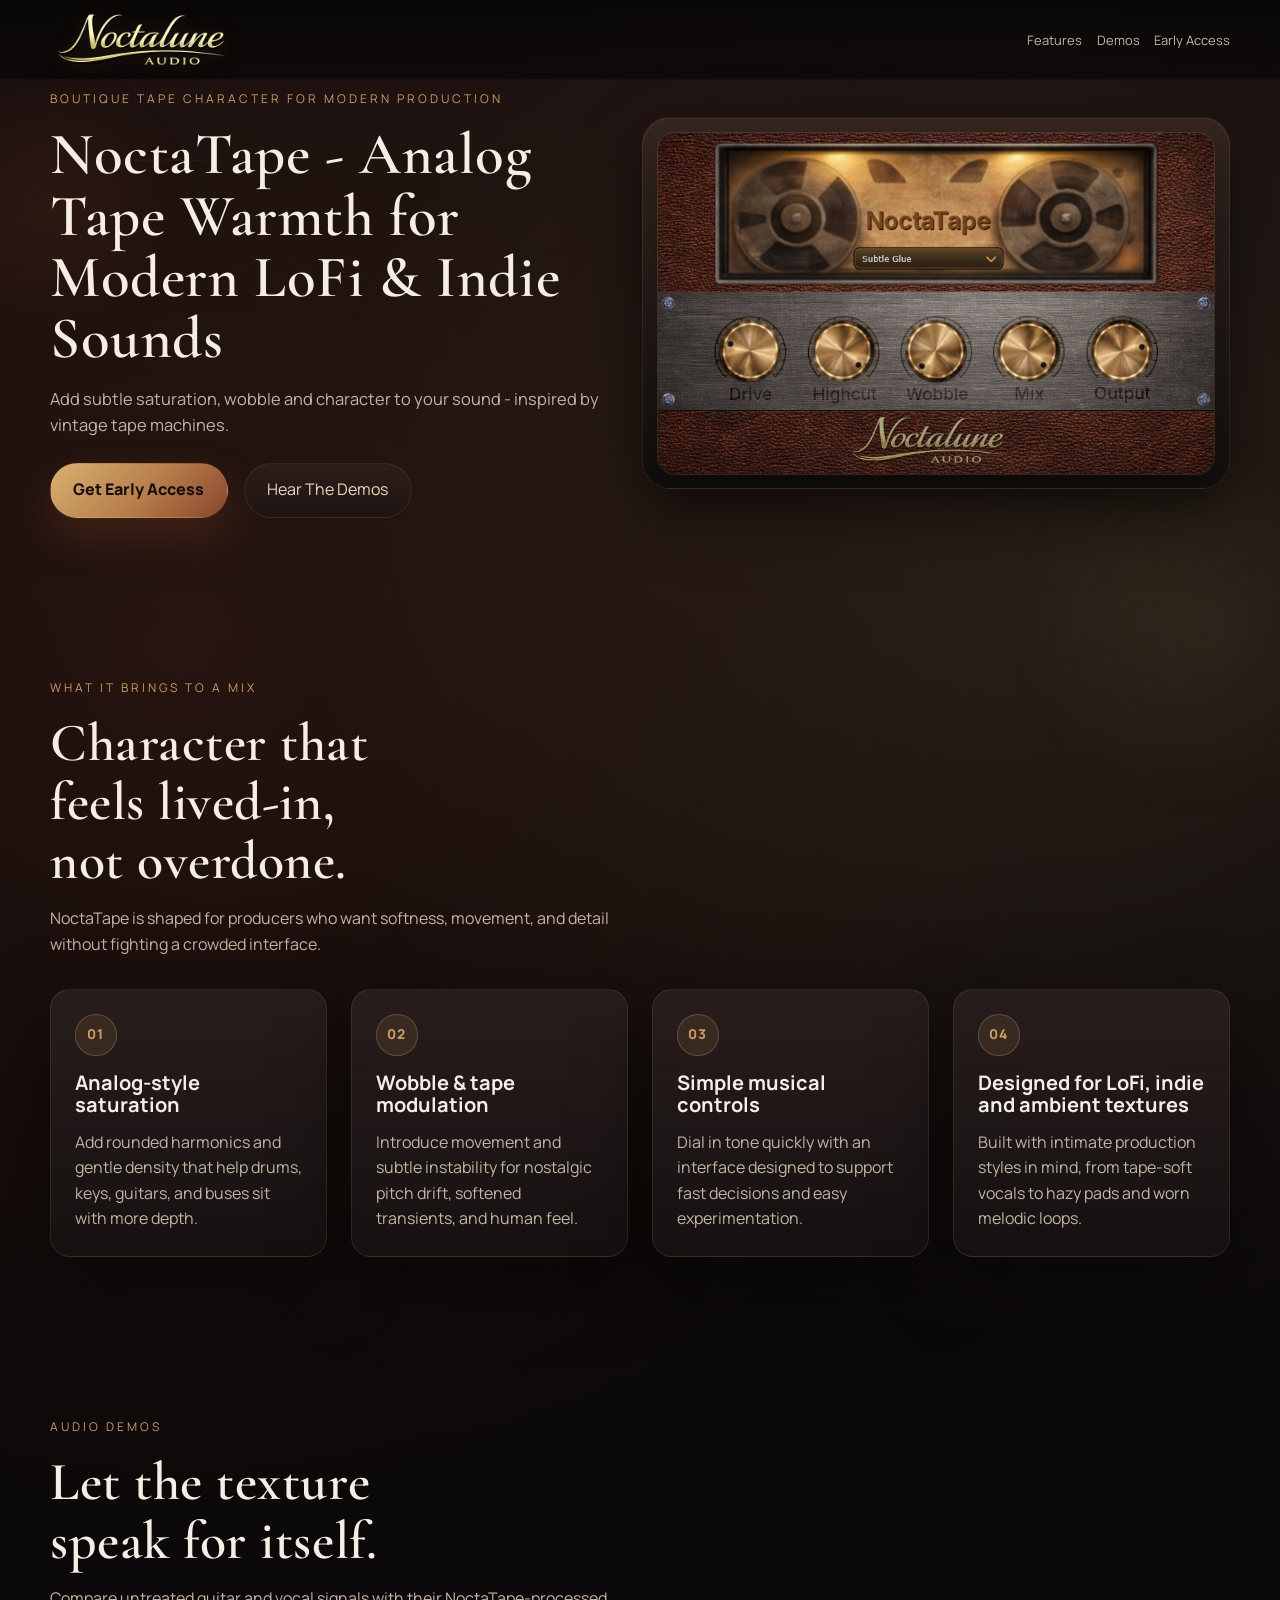
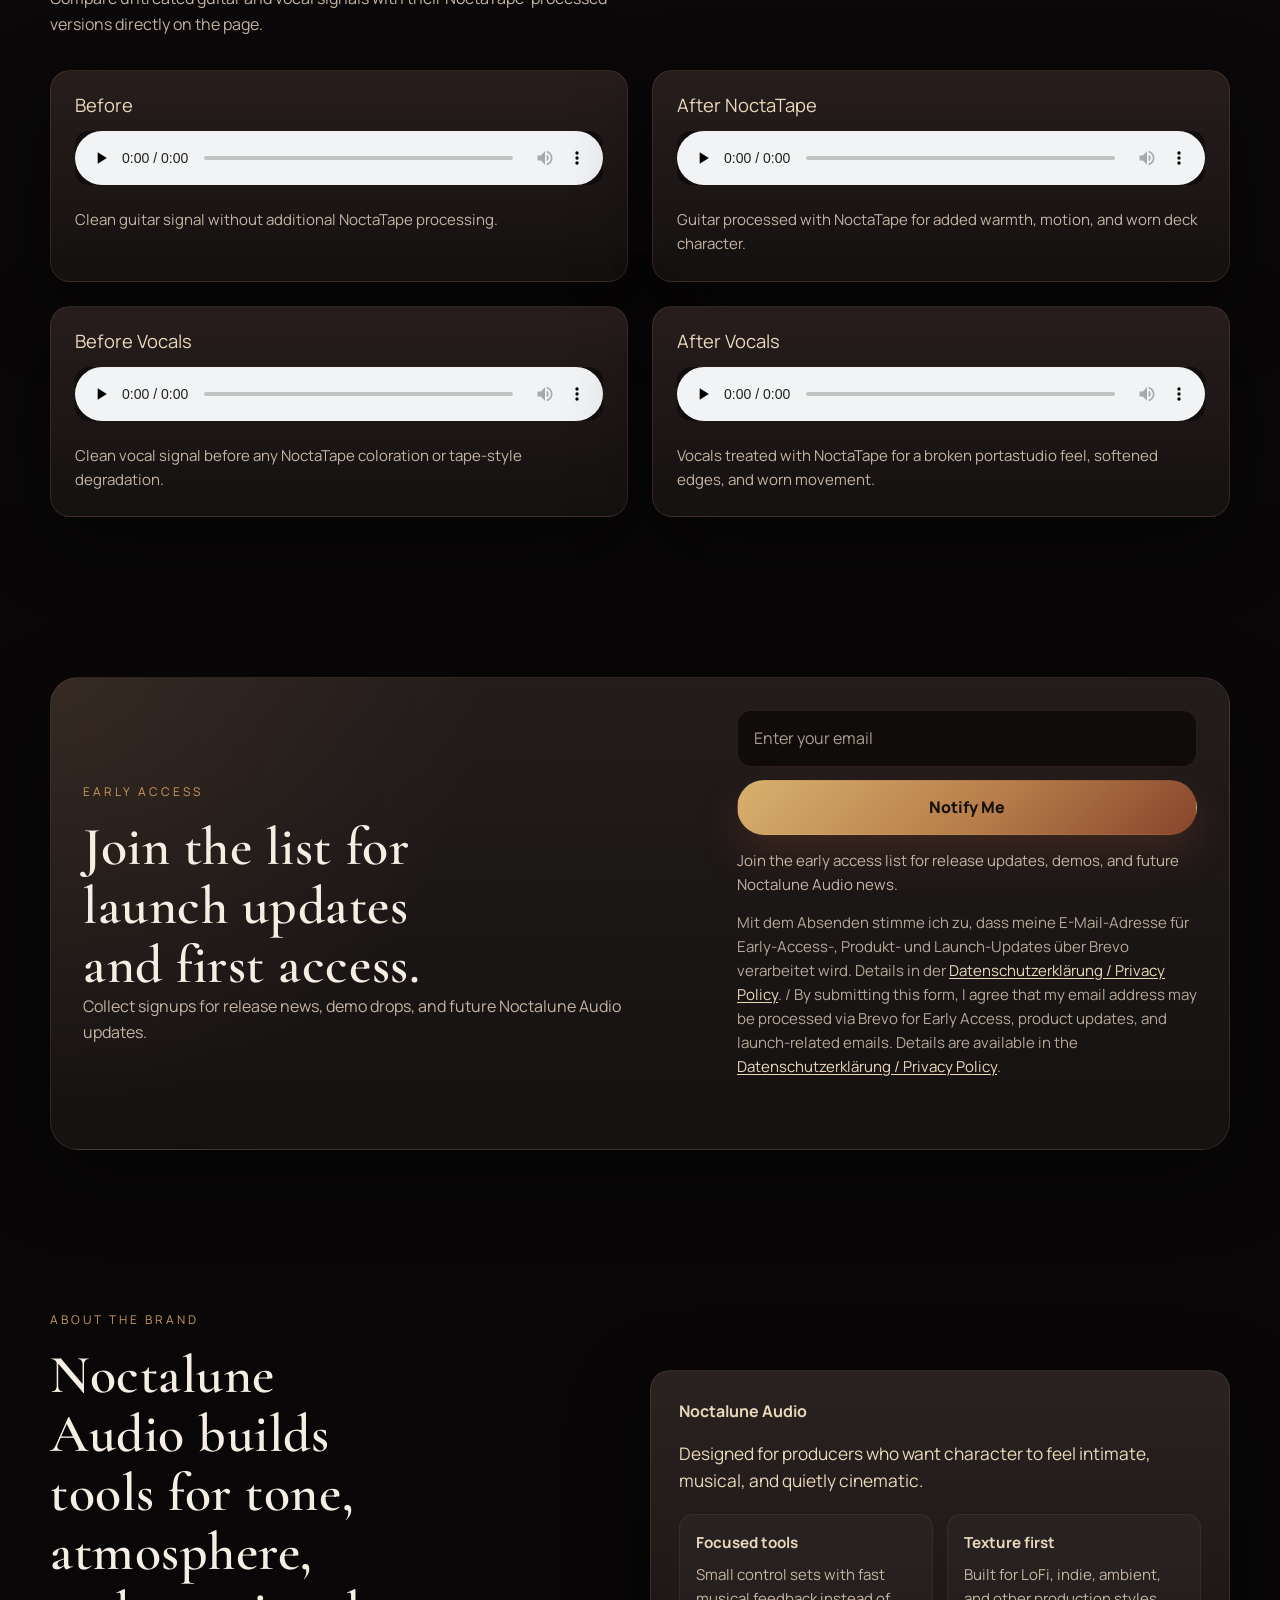
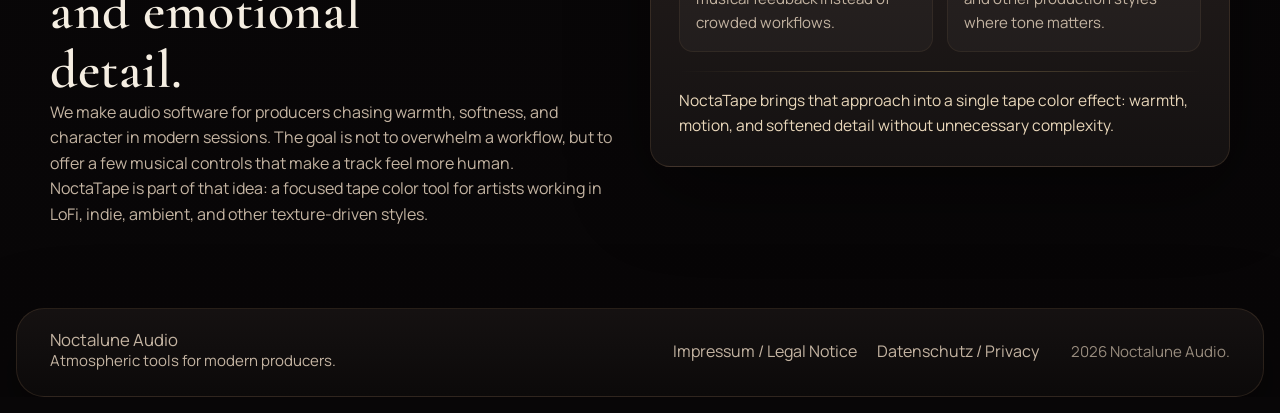
==== index.html @ 87baa776 "Add files via upload" ====
<!DOCTYPE html>
<html lang="en">
<head>
  <meta charset="UTF-8">
  <meta name="viewport" content="width=device-width, initial-scale=1.0">
  <meta
    name="description"
    content="NoctaTape by Noctalune Audio brings analog tape warmth, wobble, and character to modern LoFi, indie, and ambient productions."
  >
  <title>Noctalune Audio | NoctaTape</title>
  <link rel="preconnect" href="https://fonts.googleapis.com">
  <link rel="preconnect" href="https://fonts.gstatic.com" crossorigin>
  <link
    href="https://fonts.googleapis.com/css2?family=Cormorant+Garamond:wght@500;600;700&family=Manrope:wght@400;500;600;700;800&display=swap"
    rel="stylesheet"
  >
  <link rel="stylesheet" href="styles.css">
</head>
<body>
  <div class="page-shell">
    <div class="ambient ambient-one" aria-hidden="true"></div>
    <div class="ambient ambient-two" aria-hidden="true"></div>

    <header class="site-header">
      <div class="container header-inner">
        <a class="brand-lockup" href="#hero" aria-label="Noctalune Audio home">
          <img
            class="brand-logo"
            src="Logo.png"
            alt="Noctalune Audio"
            width="420"
            height="236"
          >
          <span class="sr-only">Noctalune Audio</span>
        </a>
        <nav class="site-nav" aria-label="Primary navigation">
          <a href="#features">Features</a>
          <a href="#demos">Demos</a>
          <a href="#signup">Early Access</a>
        </nav>
      </div>
    </header>

    <main>
      <section class="hero section" id="hero">
        <div class="container hero-grid">
          <div class="hero-copy reveal">
            <p class="eyebrow">Boutique Tape Character For Modern Production</p>
            <h1>NoctaTape - Analog Tape Warmth for Modern LoFi &amp; Indie Sounds</h1>
            <p class="hero-subheadline">
              Add subtle saturation, wobble and character to your sound - inspired by vintage tape machines.
            </p>
            <div class="hero-actions">
              <a class="button button-primary" href="#signup">Get Early Access</a>
              <a class="button button-secondary" href="#demos">Hear The Demos</a>
            </div>
          </div>

          <div class="hero-visual reveal" aria-labelledby="product-visual-title">
            <div class="plugin-stage panel-glass">
              <p class="sr-only" id="product-visual-title">NoctaTape plugin screenshot</p>
              <img
                class="plugin-stage__image"
                src="Screenshot.png"
                alt="NoctaTape plugin interface"
                width="810"
                height="498"
              >
            </div>
          </div>
        </div>
      </section>

      <section class="features section" id="features">
        <div class="container">
          <div class="section-heading reveal">
            <p class="eyebrow">What It Brings To A Mix</p>
            <h2>Character that feels lived-in, not overdone.</h2>
            <p>
              NoctaTape is shaped for producers who want softness, movement, and detail without fighting a crowded interface.
            </p>
          </div>

          <div class="feature-grid">
            <article class="feature-card reveal">
              <span class="feature-icon">01</span>
              <h3>Analog-style saturation</h3>
              <p>
                Add rounded harmonics and gentle density that help drums, keys, guitars, and buses sit with more depth.
              </p>
            </article>

            <article class="feature-card reveal">
              <span class="feature-icon">02</span>
              <h3>Wobble &amp; tape modulation</h3>
              <p>
                Introduce movement and subtle instability for nostalgic pitch drift, softened transients, and human feel.
              </p>
            </article>

            <article class="feature-card reveal">
              <span class="feature-icon">03</span>
              <h3>Simple musical controls</h3>
              <p>
                Dial in tone quickly with an interface designed to support fast decisions and easy experimentation.
              </p>
            </article>

            <article class="feature-card reveal">
              <span class="feature-icon">04</span>
              <h3>Designed for LoFi, indie and ambient textures</h3>
              <p>
                Built with intimate production styles in mind, from tape-soft vocals to hazy pads and worn melodic loops.
              </p>
            </article>
          </div>
        </div>
      </section>

      <section class="demos section" id="demos">
        <div class="container">
          <div class="section-heading reveal">
            <p class="eyebrow">Audio Demos</p>
            <h2>Let the texture speak for itself.</h2>
            <p>
              Compare untreated guitar and vocal signals with their NoctaTape-processed versions directly on the page.
            </p>
          </div>

          <div class="demo-grid">
            <article class="demo-card reveal">
              <p class="demo-label">Before</p>
              <audio class="demo-player" controls preload="none">
                <source src="media/Clean_Guitar.mp3" type="audio/mpeg">
                Your browser does not support the audio element.
              </audio>
              <p class="demo-copy">
                Clean guitar signal without additional NoctaTape processing.
              </p>
            </article>

            <article class="demo-card reveal">
              <p class="demo-label">After NoctaTape</p>
              <audio class="demo-player" controls preload="none">
                <source src="media/Clean_Guitar_worn_deck.mp3" type="audio/mpeg">
                Your browser does not support the audio element.
              </audio>
              <p class="demo-copy">
                Guitar processed with NoctaTape for added warmth, motion, and worn deck character.
              </p>
            </article>

            <article class="demo-card reveal">
              <p class="demo-label">Before Vocals</p>
              <audio class="demo-player" controls preload="none">
                <source src="media/clean_vocals.mp3" type="audio/mpeg">
                Your browser does not support the audio element.
              </audio>
              <p class="demo-copy">
                Clean vocal signal before any NoctaTape coloration or tape-style degradation.
              </p>
            </article>

            <article class="demo-card reveal">
              <p class="demo-label">After Vocals</p>
              <audio class="demo-player" controls preload="none">
                <source src="media/clean_vocals_broken_portastudio.mp3" type="audio/mpeg">
                Your browser does not support the audio element.
              </audio>
              <p class="demo-copy">
                Vocals treated with NoctaTape for a broken portastudio feel, softened edges, and worn movement.
              </p>
            </article>
          </div>
        </div>
      </section>

      <section class="signup section" id="signup">
        <div class="container signup-panel reveal">
          <div class="signup-copy">
            <p class="eyebrow">Early Access</p>
            <h2>Join the list for launch updates and first access.</h2>
            <p>
              Collect signups for release news, demo drops, and future Noctalune Audio updates.
            </p>
          </div>

          <form
            class="signup-form"
            id="email-signup-form"
            action="/api/subscribe"
            method="post"
            novalidate
          >
            <label class="sr-only" for="email">Email address</label>
            <input
              type="email"
              id="email"
              name="email"
              placeholder="Enter your email"
              autocomplete="email"
              required
            >
            <button class="button button-primary" id="signup-submit" type="submit">Notify Me</button>
            <p class="form-note">
              Join the early access list for release updates, demos, and future Noctalune Audio news.
            </p>
            <p class="form-privacy">
              Mit dem Absenden stimme ich zu, dass meine E-Mail-Adresse für Early-Access-, Produkt- und Launch-Updates über Brevo verarbeitet wird. Details in der
              <a href="/datenschutz">Datenschutzerklärung / Privacy Policy</a>.
              / By submitting this form, I agree that my email address may be processed via Brevo for Early Access, product updates, and launch-related emails. Details are available in the
              <a href="/datenschutz">Datenschutzerklärung / Privacy Policy</a>.
            </p>
            <p class="form-feedback" id="form-feedback" aria-live="polite"></p>
          </form>
        </div>
      </section>

      <section class="story section" id="story">
        <div class="container story-grid">
          <div class="story-copy reveal">
            <p class="eyebrow">About The Brand</p>
            <h2>Noctalune Audio builds tools for tone, atmosphere, and emotional detail.</h2>
            <p>
              We make audio software for producers chasing warmth, softness, and character in modern sessions.
              The goal is not to overwhelm a workflow, but to offer a few musical controls that make a track feel more human.
            </p>
            <p>
              NoctaTape is part of that idea: a focused tape color tool for artists working in LoFi, indie, ambient, and other texture-driven styles.
            </p>
          </div>

          <aside class="story-panel panel-glass reveal" aria-label="Noctalune Audio brand principles">
            <p class="story-panel__label">Noctalune Audio</p>
            <p class="story-panel__quote">
              Designed for producers who want character to feel intimate, musical, and quietly cinematic.
            </p>

            <div class="story-panel__grid">
              <div class="story-point">
                <p class="story-point__title">Focused tools</p>
                <p class="story-point__copy">Small control sets with fast musical feedback instead of crowded workflows.</p>
              </div>
              <div class="story-point">
                <p class="story-point__title">Texture first</p>
                <p class="story-point__copy">Built for LoFi, indie, ambient, and other production styles where tone matters.</p>
              </div>
            </div>

            <div class="story-panel__divider" aria-hidden="true"></div>

            <p class="story-panel__footer">
              NoctaTape brings that approach into a single tape color effect: warmth, motion, and softened detail without unnecessary complexity.
            </p>
          </aside>
        </div>
      </section>
    </main>

    <footer class="site-footer">
      <div class="container footer-inner">
        <div>
          <p class="footer-brand">Noctalune Audio</p>
          <p class="footer-copy">Atmospheric tools for modern producers.</p>
        </div>

        <div class="footer-links">
          <a href="/impressum">Impressum / Legal Notice</a>
          <a href="/datenschutz">Datenschutz / Privacy</a>
        </div>

        <p class="footer-meta">
          <span id="current-year"></span> Noctalune Audio.
        </p>
      </div>
    </footer>
  </div>

  <script src="script.js"></script>
</body>
</html>
---- styles.css ----
:root {
  --bg: #0a0808;
  --bg-elevated: rgba(18, 14, 14, 0.84);
  --bg-card: rgba(23, 18, 18, 0.84);
  --bg-card-strong: rgba(34, 27, 27, 0.92);
  --line: rgba(186, 145, 102, 0.16);
  --line-strong: rgba(210, 169, 111, 0.28);
  --text: #f5eee2;
  --muted: #c4b4a2;
  --muted-strong: #ead8bb;
  --accent: #ca9a5e;
  --accent-strong: #e1bc78;
  --accent-soft: #7f4631;
  --steel: #76706c;
  --steel-soft: #443d3a;
  --glow: rgba(201, 154, 94, 0.22);
  --shadow: 0 24px 80px rgba(0, 0, 0, 0.45);
  --radius-lg: 28px;
  --radius-md: 20px;
  --radius-sm: 14px;
  --container: 1180px;
}

*,
*::before,
*::after {
  box-sizing: border-box;
}

html {
  scroll-behavior: smooth;
}

body {
  margin: 0;
  min-width: 320px;
  background:
    radial-gradient(circle at 14% 18%, rgba(109, 47, 27, 0.22), transparent 28%),
    radial-gradient(circle at 84% 16%, rgba(203, 162, 102, 0.12), transparent 24%),
    radial-gradient(circle at 50% 0%, rgba(74, 45, 36, 0.14), transparent 30%),
    linear-gradient(180deg, #120d0d 0%, #090708 55%, #080607 100%);
  color: var(--text);
  font-family: "Manrope", sans-serif;
  line-height: 1.6;
}

img {
  max-width: 100%;
  display: block;
}

a {
  color: inherit;
  text-decoration: none;
}

button,
input {
  font: inherit;
}

.page-shell {
  position: relative;
  overflow: clip;
}

.ambient {
  position: fixed;
  inset: auto;
  pointer-events: none;
  filter: blur(20px);
  opacity: 0.55;
  z-index: 0;
}

.ambient-one {
  top: 4rem;
  left: -6rem;
  width: 18rem;
  height: 18rem;
  background: radial-gradient(circle, rgba(126, 56, 35, 0.34), transparent 65%);
}

.ambient-two {
  top: 26rem;
  right: -8rem;
  width: 26rem;
  height: 26rem;
  background: radial-gradient(circle, rgba(179, 141, 91, 0.16), transparent 64%);
}

.container {
  width: min(calc(100% - 2rem), var(--container));
  margin: 0 auto;
  position: relative;
  z-index: 1;
}

.section {
  padding: 5rem 0;
}

.site-header {
  position: sticky;
  top: 0;
  z-index: 10;
  backdrop-filter: blur(10px);
  background: linear-gradient(180deg, rgba(7, 6, 6, 0.86), rgba(7, 6, 6, 0.68));
  border-bottom: 1px solid rgba(171, 130, 90, 0.08);
  overflow: visible;
}

.header-inner,
.footer-inner,
.hero-grid,
.story-grid,
.signup-panel {
  display: grid;
  gap: 2rem;
}

.header-inner {
  display: flex;
  justify-content: space-between;
  align-items: center;
  height: clamp(68px, 6.2vw, 84px);
  gap: 1rem;
  padding: 0.22rem 0 0.18rem;
  overflow: visible;
}

.brand-lockup {
  position: relative;
  display: inline-flex;
  align-items: center;
  width: fit-content;
  padding: 0;
  overflow: visible;
  margin-left: -4.2rem;
  transform: translateY(0.85rem);
}

.brand-logo {
  display: block;
  width: auto;
  height: clamp(173px, 16.7vw, 224px);
  object-fit: contain;
  filter:
    drop-shadow(0 5px 9px rgba(0, 0, 0, 0.24))
    drop-shadow(0 0 10px rgba(207, 176, 108, 0.08));
}

.brand-lockup::after {
  content: "";
  position: absolute;
  left: 10%;
  right: 8%;
  bottom: -0.02rem;
  height: 1px;
  background: linear-gradient(90deg, transparent, rgba(214, 183, 118, 0.26), transparent);
  opacity: 0.34;
  pointer-events: none;
}

.site-nav {
  display: inline-flex;
  align-items: center;
  gap: 0.9rem;
  color: var(--muted);
  font-size: 0.81rem;
  line-height: 1;
  padding-top: 0;
  white-space: nowrap;
}

.site-nav a:hover,
.site-nav a:focus-visible,
.footer-links a:hover,
.footer-links a:focus-visible {
  color: var(--muted-strong);
}

.site-nav a {
  position: relative;
}

.site-nav a::after {
  content: "";
  position: absolute;
  left: 0;
  bottom: -0.35rem;
  width: 100%;
  height: 1px;
  background: linear-gradient(90deg, rgba(214, 183, 118, 0), rgba(214, 183, 118, 0.52), rgba(214, 183, 118, 0));
  transform: scaleX(0.35);
  transform-origin: center;
  opacity: 0;
  transition: transform 180ms ease, opacity 180ms ease;
}

.site-nav a:hover::after,
.site-nav a:focus-visible::after {
  transform: scaleX(1);
  opacity: 1;
}

.hero {
  padding-top: 0.55rem;
}

.hero-grid,
.story-grid {
  grid-template-columns: minmax(0, 1fr) minmax(320px, 1.02fr);
  align-items: center;
}

.hero-grid {
  gap: 1rem;
}

.hero-copy {
  padding-top: 0;
}

.hero-copy > * {
  max-width: 34rem;
}

.eyebrow {
  margin: 0 0 1rem;
  text-transform: uppercase;
  letter-spacing: 0.25em;
  font-size: 0.75rem;
  color: var(--accent);
}

h1,
h2,
h3,
.demo-label,
.footer-brand {
  margin: 0;
  line-height: 1.1;
}

h1,
h2 {
  font-family: "Cormorant Garamond", serif;
  font-weight: 600;
  letter-spacing: 0.01em;
}

h1 {
  max-width: 12ch;
  font-size: clamp(2.45rem, 4.6vw, 4.25rem);
  line-height: 1.04;
}

h2 {
  max-width: 13ch;
  font-size: clamp(2.3rem, 4.2vw, 3.7rem);
}

h3 {
  font-size: 1.25rem;
  margin-bottom: 0.85rem;
}

p {
  margin: 0;
  color: var(--muted);
}

.hero-subheadline,
.section-heading p,
.signup-copy p,
.story-copy p {
  max-width: 60ch;
}

.hero-subheadline {
  font-size: 1.03rem;
  margin-top: 1.05rem;
}

.hero-actions {
  display: flex;
  flex-wrap: wrap;
  gap: 1rem;
  margin-top: 1.5rem;
}

.button {
  display: inline-flex;
  align-items: center;
  justify-content: center;
  min-height: 3.3rem;
  padding: 0.85rem 1.4rem;
  border-radius: 999px;
  border: 1px solid transparent;
  transition: transform 180ms ease, box-shadow 180ms ease, border-color 180ms ease, background 180ms ease;
  cursor: pointer;
}

.button:hover,
.button:focus-visible {
  transform: translateY(-1px);
}

.button:disabled {
  cursor: wait;
  opacity: 0.88;
  transform: none;
}

.button-primary {
  background: linear-gradient(135deg, #d8b16e 0%, #b67c49 55%, #88452c 100%);
  color: #160f0d;
  box-shadow: 0 18px 40px rgba(137, 72, 48, 0.3);
  font-weight: 800;
}

.button-primary:hover,
.button-primary:focus-visible {
  box-shadow: 0 20px 44px rgba(137, 72, 48, 0.4);
}

.button-secondary {
  background: linear-gradient(180deg, rgba(92, 86, 83, 0.16), rgba(24, 21, 22, 0.36));
  border-color: rgba(167, 129, 95, 0.16);
  color: var(--muted-strong);
}

.panel-glass,
.feature-card,
.demo-card,
.signup-panel,
.site-footer {
  background: var(--bg-card);
  border: 1px solid var(--line);
  box-shadow: var(--shadow);
}

.panel-glass,
.feature-card,
.demo-card,
.signup-panel {
  backdrop-filter: blur(14px);
}

.hero-visual {
  position: relative;
  align-self: center;
  transform: translateY(1.35rem);
}

.hero-visual::before {
  content: "";
  position: absolute;
  inset: 4% 6% auto;
  height: 68%;
  border-radius: 50%;
  background:
    radial-gradient(circle, rgba(192, 140, 82, 0.2), transparent 55%),
    radial-gradient(circle at 50% 60%, rgba(93, 48, 33, 0.26), transparent 68%);
  z-index: -1;
}

.plugin-stage {
  padding: 0.85rem;
  border-radius: var(--radius-lg);
  background:
    linear-gradient(180deg, rgba(54, 39, 33, 0.92), rgba(18, 15, 15, 0.96)),
    linear-gradient(135deg, rgba(212, 169, 104, 0.08), rgba(255, 255, 255, 0));
  border: 1px solid rgba(177, 136, 93, 0.14);
  box-shadow:
    0 26px 70px rgba(0, 0, 0, 0.45),
    inset 0 1px 0 rgba(255, 227, 174, 0.06);
}

.plugin-stage__image {
  display: block;
  width: 100%;
  height: auto;
  border-radius: calc(var(--radius-lg) - 10px);
  border: 1px solid rgba(198, 156, 103, 0.16);
  box-shadow:
    0 20px 36px rgba(0, 0, 0, 0.34),
    inset 0 0 0 1px rgba(255, 227, 174, 0.04);
}

.section-heading {
  margin-bottom: 2rem;
}

.section-heading h2 {
  margin-bottom: 1rem;
}

.feature-grid,
.demo-grid {
  display: grid;
  gap: 1.5rem;
}

.feature-grid {
  grid-template-columns: repeat(4, minmax(0, 1fr));
}

.feature-card,
.demo-card {
  padding: 1.5rem;
  border-radius: var(--radius-md);
  background:
    linear-gradient(180deg, rgba(40, 30, 29, 0.96), rgba(22, 18, 18, 0.94));
}

.feature-icon {
  display: inline-flex;
  align-items: center;
  justify-content: center;
  width: 2.6rem;
  height: 2.6rem;
  border-radius: 50%;
  margin-bottom: 1rem;
  background: rgba(201, 154, 94, 0.12);
  border: 1px solid var(--line-strong);
  color: var(--accent);
  font-size: 0.85rem;
  font-weight: 800;
  letter-spacing: 0.08em;
}

.demo-grid {
  grid-template-columns: repeat(2, minmax(0, 1fr));
}

.demo-label {
  font-size: 1.15rem;
  color: var(--muted-strong);
}

.demo-placeholder {
  display: grid;
  place-items: center;
  min-height: 12rem;
  margin: 1rem 0;
  padding: 1rem;
  border-radius: var(--radius-sm);
  border: 1px dashed rgba(176, 136, 98, 0.28);
  background:
    linear-gradient(135deg, rgba(173, 135, 88, 0.07), rgba(104, 60, 46, 0.05)),
    rgba(10, 8, 9, 0.54);
  color: var(--muted-strong);
  text-align: center;
}

.demo-player {
  width: 100%;
  margin: 1rem 0;
  border-radius: var(--radius-sm);
  background: rgba(10, 8, 9, 0.7);
}

.signup-panel {
  grid-template-columns: minmax(0, 1fr) minmax(280px, 460px);
  align-items: center;
  padding: 2rem;
  border-radius: var(--radius-lg);
  background:
    radial-gradient(circle at top left, rgba(194, 143, 85, 0.12), transparent 34%),
    linear-gradient(180deg, rgba(36, 29, 29, 0.96), rgba(22, 18, 18, 0.96));
}

.signup-form {
  display: grid;
  gap: 0.85rem;
}

.signup-form input {
  min-height: 3.35rem;
  padding: 0.9rem 1rem;
  border-radius: 14px;
  border: 1px solid rgba(171, 130, 90, 0.16);
  background: rgba(10, 8, 8, 0.72);
  color: var(--text);
}

.signup-form input::placeholder {
  color: #aa9d8d;
}

.signup-form input:focus {
  outline: 2px solid rgba(217, 177, 111, 0.3);
  outline-offset: 2px;
}

.signup-form input:disabled {
  opacity: 0.72;
}

.form-note,
.form-privacy,
.footer-copy,
.footer-meta,
.demo-copy {
  font-size: 0.94rem;
}

.form-privacy {
  color: #b6a896;
}

.form-privacy a {
  color: var(--muted-strong);
  text-decoration: underline;
  text-underline-offset: 0.15em;
}

.form-feedback {
  min-height: 1.5rem;
  color: var(--muted-strong);
}

.form-feedback.is-success {
  color: #e2c98f;
}

.form-feedback.is-error {
  color: #f0b8a2;
}

.story-panel {
  padding: 1.75rem;
  border-radius: var(--radius-md);
  background:
    linear-gradient(180deg, rgba(46, 37, 35, 0.92), rgba(21, 18, 18, 0.96));
}

.story-panel__label {
  margin-bottom: 1rem;
  color: var(--muted-strong);
  font-weight: 700;
}

.story-panel__quote {
  color: var(--muted-strong);
  font-size: 1.08rem;
  line-height: 1.55;
}

.story-panel__grid {
  display: grid;
  grid-template-columns: repeat(2, minmax(0, 1fr));
  gap: 0.9rem;
  margin-top: 1.25rem;
}

.story-point {
  padding: 1rem;
  border-radius: var(--radius-sm);
  background: rgba(255, 245, 228, 0.03);
  border: 1px solid rgba(186, 145, 102, 0.1);
}

.story-point__title,
.story-panel__footer {
  color: var(--muted-strong);
}

.story-point__title {
  margin: 0 0 0.45rem;
  font-size: 0.95rem;
  font-weight: 700;
}

.story-point__copy {
  font-size: 0.94rem;
}

.story-panel__divider {
  height: 1px;
  margin: 1.2rem 0 1rem;
  background: linear-gradient(90deg, rgba(214, 183, 118, 0), rgba(214, 183, 118, 0.35), rgba(214, 183, 118, 0));
}

.story-panel__footer {
  font-size: 0.97rem;
  line-height: 1.6;
}

.story-panel__list {
  margin: 0;
  padding-left: 1.1rem;
  color: var(--muted);
}

.story-panel__list li + li {
  margin-top: 0.75rem;
}

.site-footer {
  margin: 0 1rem 1rem;
  border-radius: var(--radius-lg);
  background:
    linear-gradient(180deg, rgba(22, 18, 18, 0.96), rgba(12, 10, 10, 0.96));
}

.footer-inner {
  grid-template-columns: 1fr auto auto;
  align-items: center;
  padding: 1.4rem 0;
}

.footer-brand {
  font-size: 1.05rem;
}

.footer-links {
  display: inline-flex;
  gap: 1.25rem;
  color: var(--muted);
}

.footer-meta {
  color: #988c7e;
}

.legal-page .site-header {
  position: sticky;
}

.legal-main {
  padding: 4.5rem 0 5rem;
}

.legal-shell {
  display: grid;
  gap: 1.5rem;
}

.legal-intro,
.legal-card {
  background: var(--bg-card);
  border: 1px solid var(--line);
  border-radius: var(--radius-lg);
  box-shadow: var(--shadow);
  backdrop-filter: blur(14px);
}

.legal-intro {
  padding: 1.8rem;
  background:
    radial-gradient(circle at top left, rgba(194, 143, 85, 0.12), transparent 34%),
    linear-gradient(180deg, rgba(36, 29, 29, 0.96), rgba(22, 18, 18, 0.96));
}

.legal-intro h1 {
  max-width: none;
  font-size: clamp(2.5rem, 4vw, 4rem);
  line-height: 1.02;
}

.legal-intro p {
  max-width: 70ch;
  margin-top: 0.9rem;
}

.legal-card {
  padding: 1.8rem;
  background:
    linear-gradient(180deg, rgba(40, 30, 29, 0.96), rgba(22, 18, 18, 0.94));
}

.legal-card + .legal-card {
  margin-top: 0;
}

.legal-card h2,
.legal-card h3 {
  max-width: none;
}

.legal-card h2 {
  margin-bottom: 0.9rem;
  font-size: clamp(2rem, 3vw, 2.8rem);
}

.legal-card h3 {
  margin-top: 1.4rem;
  margin-bottom: 0.5rem;
  font-size: 1.08rem;
  font-family: "Manrope", sans-serif;
  font-weight: 700;
  line-height: 1.3;
}

.legal-card p + p,
.legal-card ul + p,
.legal-card p + ul {
  margin-top: 0.8rem;
}

.legal-card ul {
  margin: 0.6rem 0 0;
  padding-left: 1.15rem;
  color: var(--muted);
}

.legal-card li + li {
  margin-top: 0.45rem;
}

.legal-card a {
  color: var(--muted-strong);
  text-decoration: underline;
  text-underline-offset: 0.16em;
}

.reveal {
  opacity: 0;
  transform: translateY(18px);
  transition: opacity 700ms ease, transform 700ms ease;
}

.reveal.is-visible {
  opacity: 1;
  transform: translateY(0);
}

.sr-only {
  position: absolute;
  width: 1px;
  height: 1px;
  padding: 0;
  margin: -1px;
  overflow: hidden;
  clip: rect(0, 0, 0, 0);
  white-space: nowrap;
  border: 0;
}

@media (max-width: 1024px) {
  .brand-lockup {
    margin-left: -2.6rem;
  }

  .brand-logo {
    height: clamp(156px, 18.7vw, 196px);
  }

  .feature-grid {
    grid-template-columns: repeat(2, minmax(0, 1fr));
  }

  .hero-grid,
  .story-grid,
  .signup-panel,
  .footer-inner {
    grid-template-columns: 1fr;
  }

  .hero-grid {
    gap: 1.35rem;
  }

  .hero-copy {
    padding-top: 0;
  }

  .hero-visual {
    width: min(100%, 38rem);
    margin: 0 auto;
  }

  .footer-inner {
    gap: 1rem;
  }
}

@media (max-width: 720px) {
  .section {
    padding: 3rem 0;
  }

  .site-header {
    position: sticky;
    overflow: visible;
  }

  .header-inner {
    position: relative;
    display: flex;
    justify-content: flex-end;
    align-items: center;
    gap: 0;
    height: 3.4rem;
    padding: 0.18rem 0 0.12rem;
    overflow: visible;
  }

  .brand-lockup {
    position: absolute;
    left: 0;
    top: 0;
    margin-left: 0;
    padding: 0;
    overflow: visible;
    transform: translate(-1.2rem, -24.75%);
  }

  .site-nav {
    position: relative;
    z-index: 1;
    justify-content: flex-end;
    align-items: center;
    flex-wrap: wrap;
    gap: 0.38rem 0.72rem;
    font-size: 0.77rem;
    padding-top: 0;
    transform: none;
    white-space: normal;
    line-height: 1.2;
  }

  .brand-logo {
    width: auto;
    height: clamp(126px, 33.75vw, 171px);
  }

  .hero-visual {
    transform: none;
    width: min(100%, 26rem);
    margin: 0 auto;
  }

  .hero {
    padding-top: 0.35rem;
  }

  .hero-grid {
    display: flex;
    flex-direction: column;
    gap: 0.9rem;
  }

  .hero-copy {
    display: contents;
  }

  .hero-actions {
    display: contents;
  }

  .hero-copy .eyebrow {
    order: 1;
  }

  .hero-copy h1 {
    order: 2;
  }

  .hero-subheadline {
    order: 3;
  }

  .hero-actions .button-primary {
    order: 5;
  }

  .hero-visual {
    order: 4;
  }

  .hero-actions .button-secondary {
    order: 6;
  }

  h1 {
    max-width: none;
    font-size: clamp(1.72rem, 7.7vw, 2.65rem);
    line-height: 0.95;
    letter-spacing: -0.01em;
  }

  h2 {
    max-width: 14ch;
  }

  .eyebrow {
    margin-bottom: 0.8rem;
    font-size: 0.68rem;
    letter-spacing: 0.22em;
  }

  .hero-copy > * {
    max-width: none;
  }

  .hero-subheadline {
    font-size: 0.92rem;
    margin-top: 0.42rem;
    line-height: 1.45;
  }

  .hero-actions .button-primary,
  .hero-actions .button-secondary {
    width: 100%;
    min-height: 3.1rem;
  }

  .hero-actions .button-primary {
    margin-top: 0.55rem;
  }

  .hero-actions .button-secondary {
    margin-top: 0.18rem;
  }

  .plugin-stage {
    padding: 0.5rem;
    border-radius: 24px;
  }

  .plugin-stage__image {
    border-radius: 18px;
  }

  .feature-card,
  .demo-card,
  .story-panel,
  .signup-panel {
    padding: 1.2rem;
  }

  .signup-panel {
    gap: 1.35rem;
  }

  .story-grid {
    gap: 1.35rem;
  }

  .story-panel__grid {
    grid-template-columns: 1fr;
  }

  .feature-grid,
  .demo-grid {
    grid-template-columns: 1fr;
  }

  .site-footer {
    margin: 0 0.75rem 0.75rem;
  }

  .legal-main {
    padding: 3rem 0 3.4rem;
  }

  .legal-intro,
  .legal-card {
    padding: 1.25rem;
  }

  .legal-intro h1 {
    font-size: clamp(2rem, 8vw, 2.9rem);
  }
}

@media (max-width: 430px) {
  .container {
    width: min(calc(100% - 1.1rem), var(--container));
  }

  .section {
    padding: 2.6rem 0;
  }

  .site-header {
    backdrop-filter: blur(8px);
    overflow: visible;
  }

  .header-inner {
    height: 3.05rem;
    padding: 0.14rem 0 0.08rem;
  }

  .brand-lockup {
    margin-left: 0;
    transform: translate(-0.85rem, -24.75%);
  }

  .brand-logo {
    height: clamp(108px, 31.5vw, 144px);
  }

  .site-nav {
    gap: 0.34rem 0.62rem;
    font-size: 0.74rem;
  }

  .hero {
    padding-top: 0.2rem;
  }

  .hero-grid {
    gap: 0.8rem;
  }

  h1 {
    font-size: clamp(1.58rem, 7.2vw, 2.18rem);
    line-height: 0.94;
  }

  .hero-subheadline {
    font-size: 0.88rem;
    margin-top: 0.35rem;
    line-height: 1.42;
  }

  .hero-actions .button-primary {
    margin-top: 0.45rem;
  }

  .hero-actions .button-secondary {
    margin-top: 0.14rem;
  }

  .hero-visual {
    width: 100%;
  }

  .plugin-stage {
    padding: 0.38rem;
    border-radius: 20px;
  }

  .feature-card,
  .demo-card,
  .story-panel,
  .signup-panel {
    padding: 1rem;
  }

  .footer-links {
    flex-wrap: wrap;
    gap: 0.6rem 0.9rem;
  }
}

@media (prefers-reduced-motion: reduce) {
  html {
    scroll-behavior: auto;
  }

  *,
  *::before,
  *::after {
    animation: none !important;
    transition: none !important;
  }

  .reveal {
    opacity: 1;
    transform: none;
  }
}
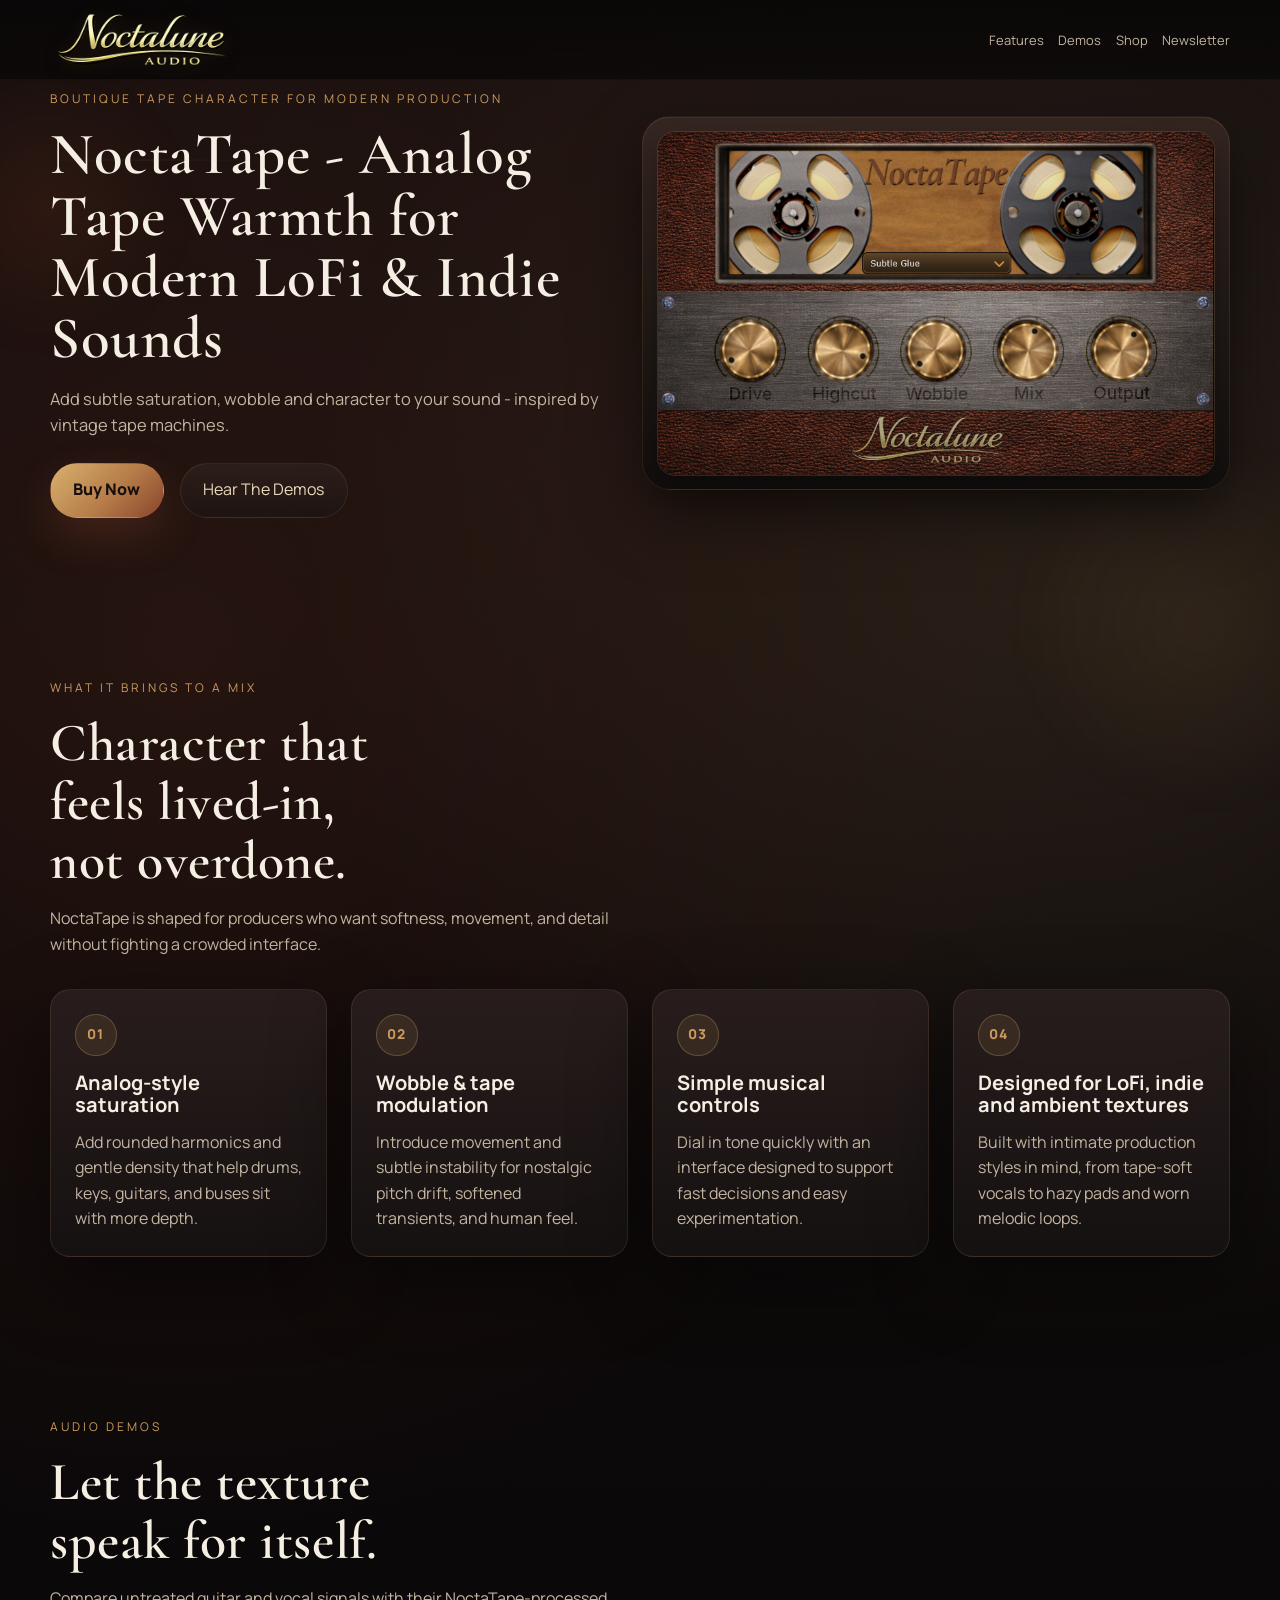
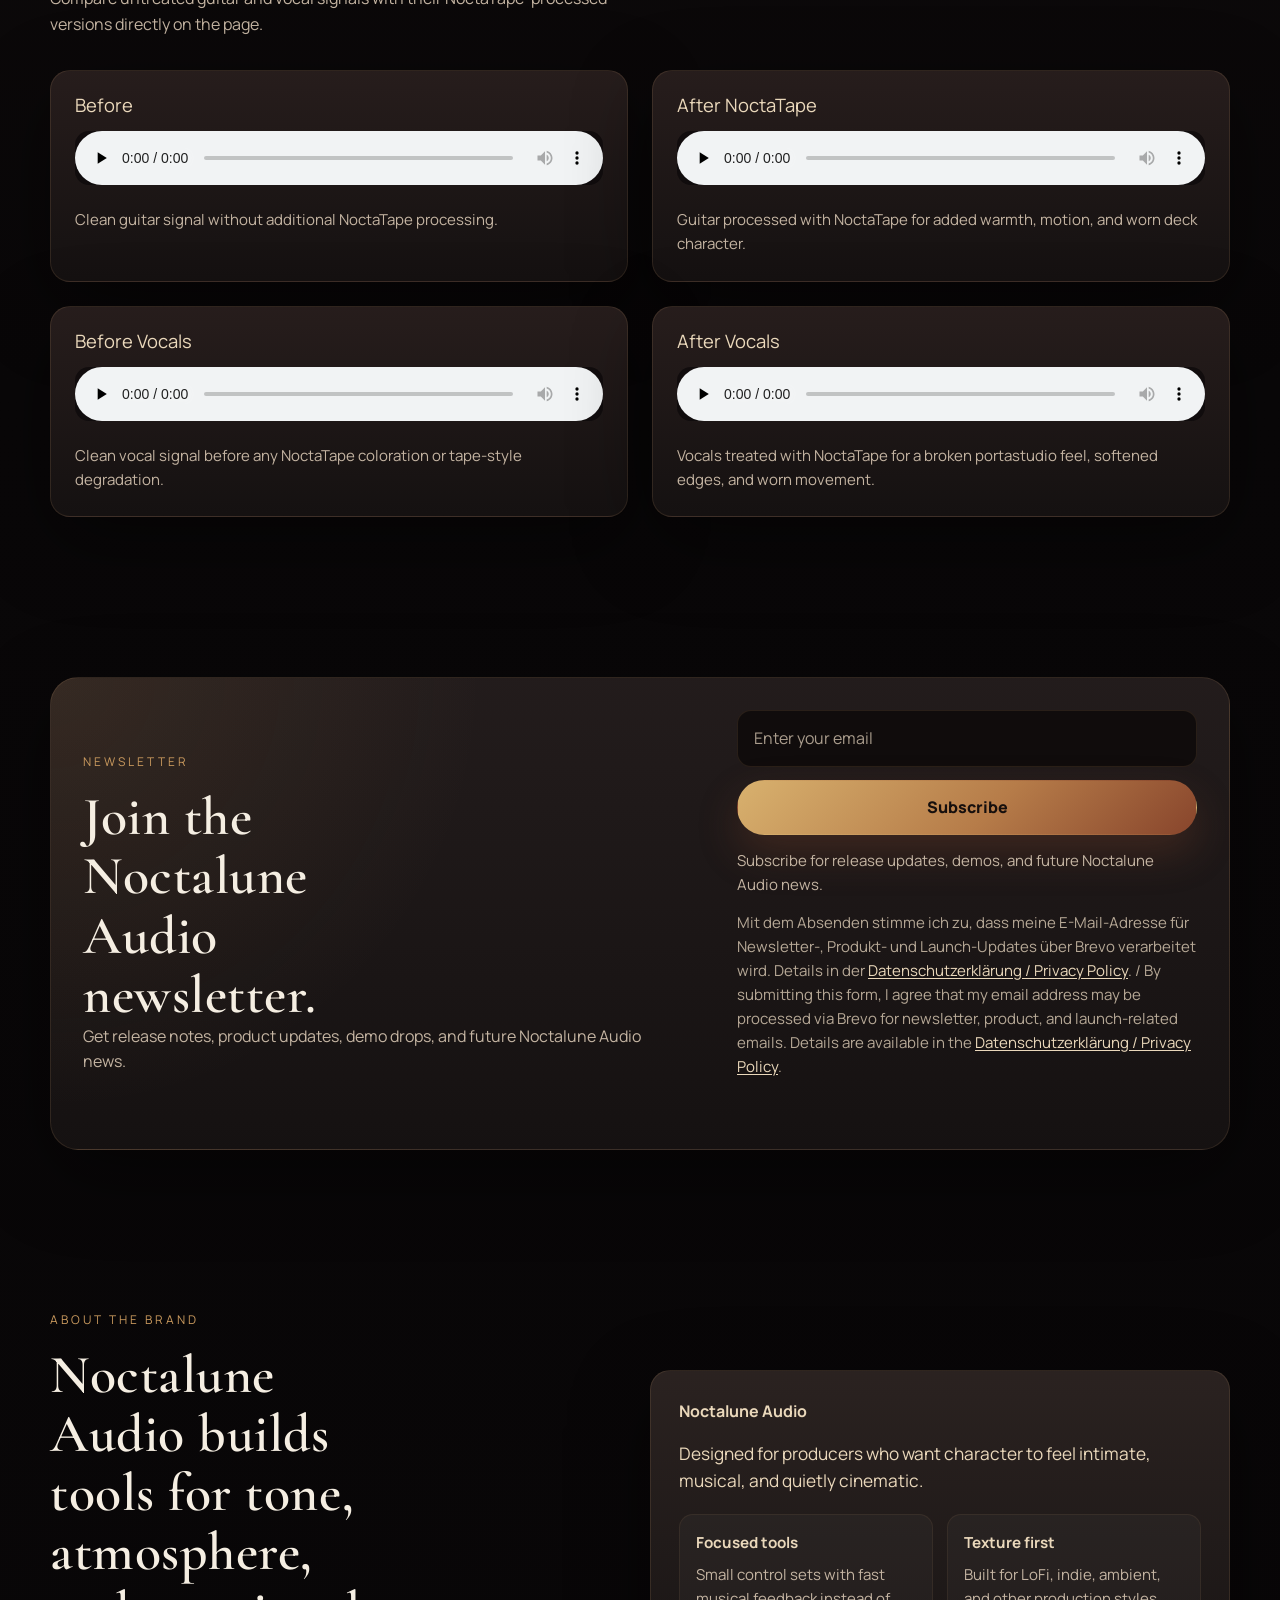
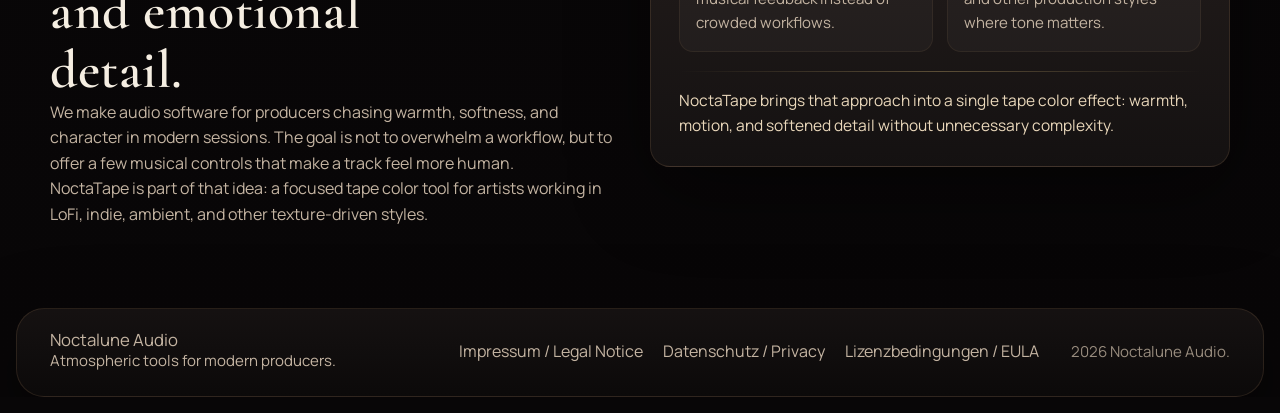
==== commit 4306d1d7: "Add files via upload" ====
--- a/index.html
+++ b/index.html
@@ -36,7 +36,8 @@
         <nav class="site-nav" aria-label="Primary navigation">
           <a href="#features">Features</a>
           <a href="#demos">Demos</a>
-          <a href="#signup">Early Access</a>
+          <a href="https://noctaluneaudio.lemonsqueezy.com/">Shop</a>
+          <a href="#signup">Newsletter</a>
         </nav>
       </div>
     </header>
@@ -51,7 +52,7 @@
               Add subtle saturation, wobble and character to your sound - inspired by vintage tape machines.
             </p>
             <div class="hero-actions">
-              <a class="button button-primary" href="#signup">Get Early Access</a>
+              <a class="button button-primary" href="https://noctaluneaudio.lemonsqueezy.com/">Buy Now</a>
               <a class="button button-secondary" href="#demos">Hear The Demos</a>
             </div>
           </div>
@@ -178,10 +179,10 @@
       <section class="signup section" id="signup">
         <div class="container signup-panel reveal">
           <div class="signup-copy">
-            <p class="eyebrow">Early Access</p>
-            <h2>Join the list for launch updates and first access.</h2>
-            <p>
-              Collect signups for release news, demo drops, and future Noctalune Audio updates.
+            <p class="eyebrow">Newsletter</p>
+            <h2>Join the Noctalune Audio newsletter.</h2>
+            <p>
+              Get release notes, product updates, demo drops, and future Noctalune Audio news.
             </p>
           </div>
 
@@ -201,14 +202,14 @@
               autocomplete="email"
               required
             >
-            <button class="button button-primary" id="signup-submit" type="submit">Notify Me</button>
+            <button class="button button-primary" id="signup-submit" type="submit">Subscribe</button>
             <p class="form-note">
-              Join the early access list for release updates, demos, and future Noctalune Audio news.
+              Subscribe for release updates, demos, and future Noctalune Audio news.
             </p>
             <p class="form-privacy">
-              Mit dem Absenden stimme ich zu, dass meine E-Mail-Adresse für Early-Access-, Produkt- und Launch-Updates über Brevo verarbeitet wird. Details in der
+              Mit dem Absenden stimme ich zu, dass meine E-Mail-Adresse für Newsletter-, Produkt- und Launch-Updates über Brevo verarbeitet wird. Details in der
               <a href="/datenschutz">Datenschutzerklärung / Privacy Policy</a>.
-              / By submitting this form, I agree that my email address may be processed via Brevo for Early Access, product updates, and launch-related emails. Details are available in the
+              / By submitting this form, I agree that my email address may be processed via Brevo for newsletter, product, and launch-related emails. Details are available in the
               <a href="/datenschutz">Datenschutzerklärung / Privacy Policy</a>.
             </p>
             <p class="form-feedback" id="form-feedback" aria-live="polite"></p>
@@ -267,6 +268,7 @@
         <div class="footer-links">
           <a href="/impressum">Impressum / Legal Notice</a>
           <a href="/datenschutz">Datenschutz / Privacy</a>
+          <a href="/lizenzbedingungen">Lizenzbedingungen / EULA</a>
         </div>
 
         <p class="footer-meta">
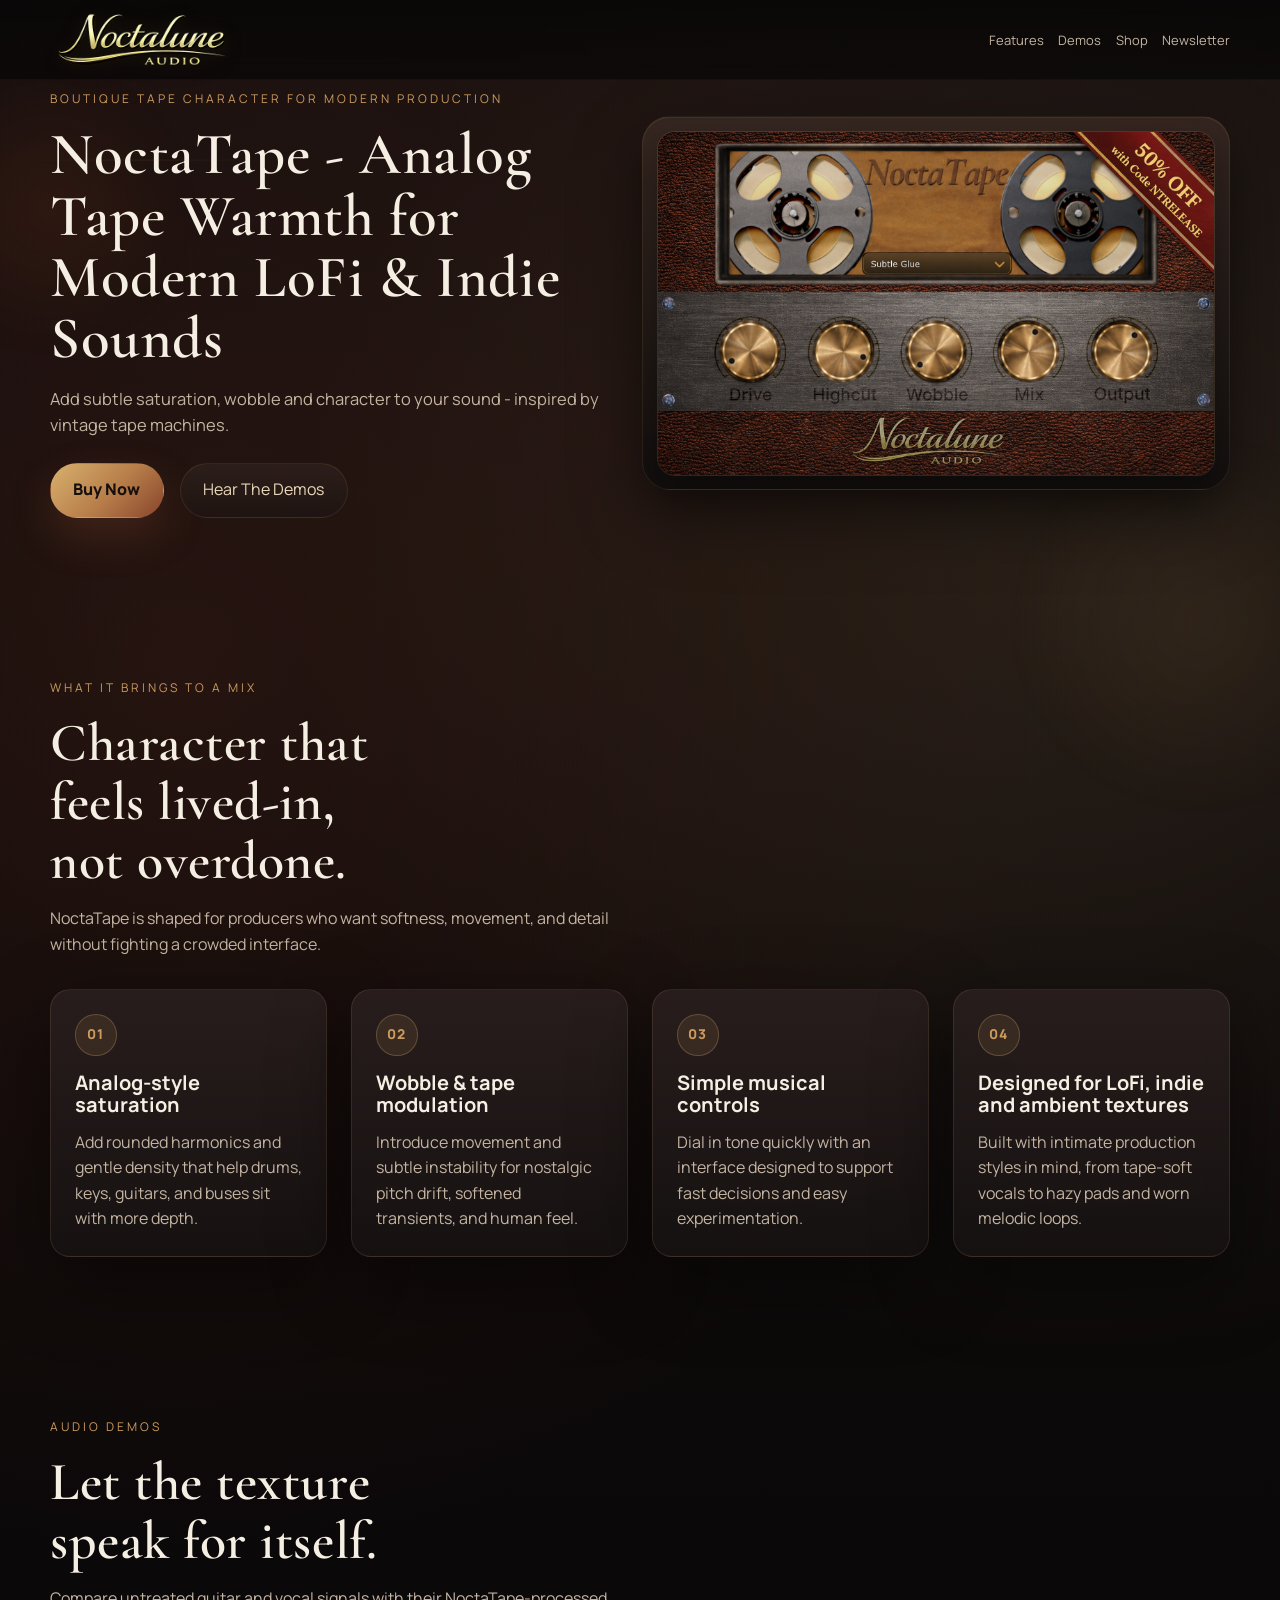
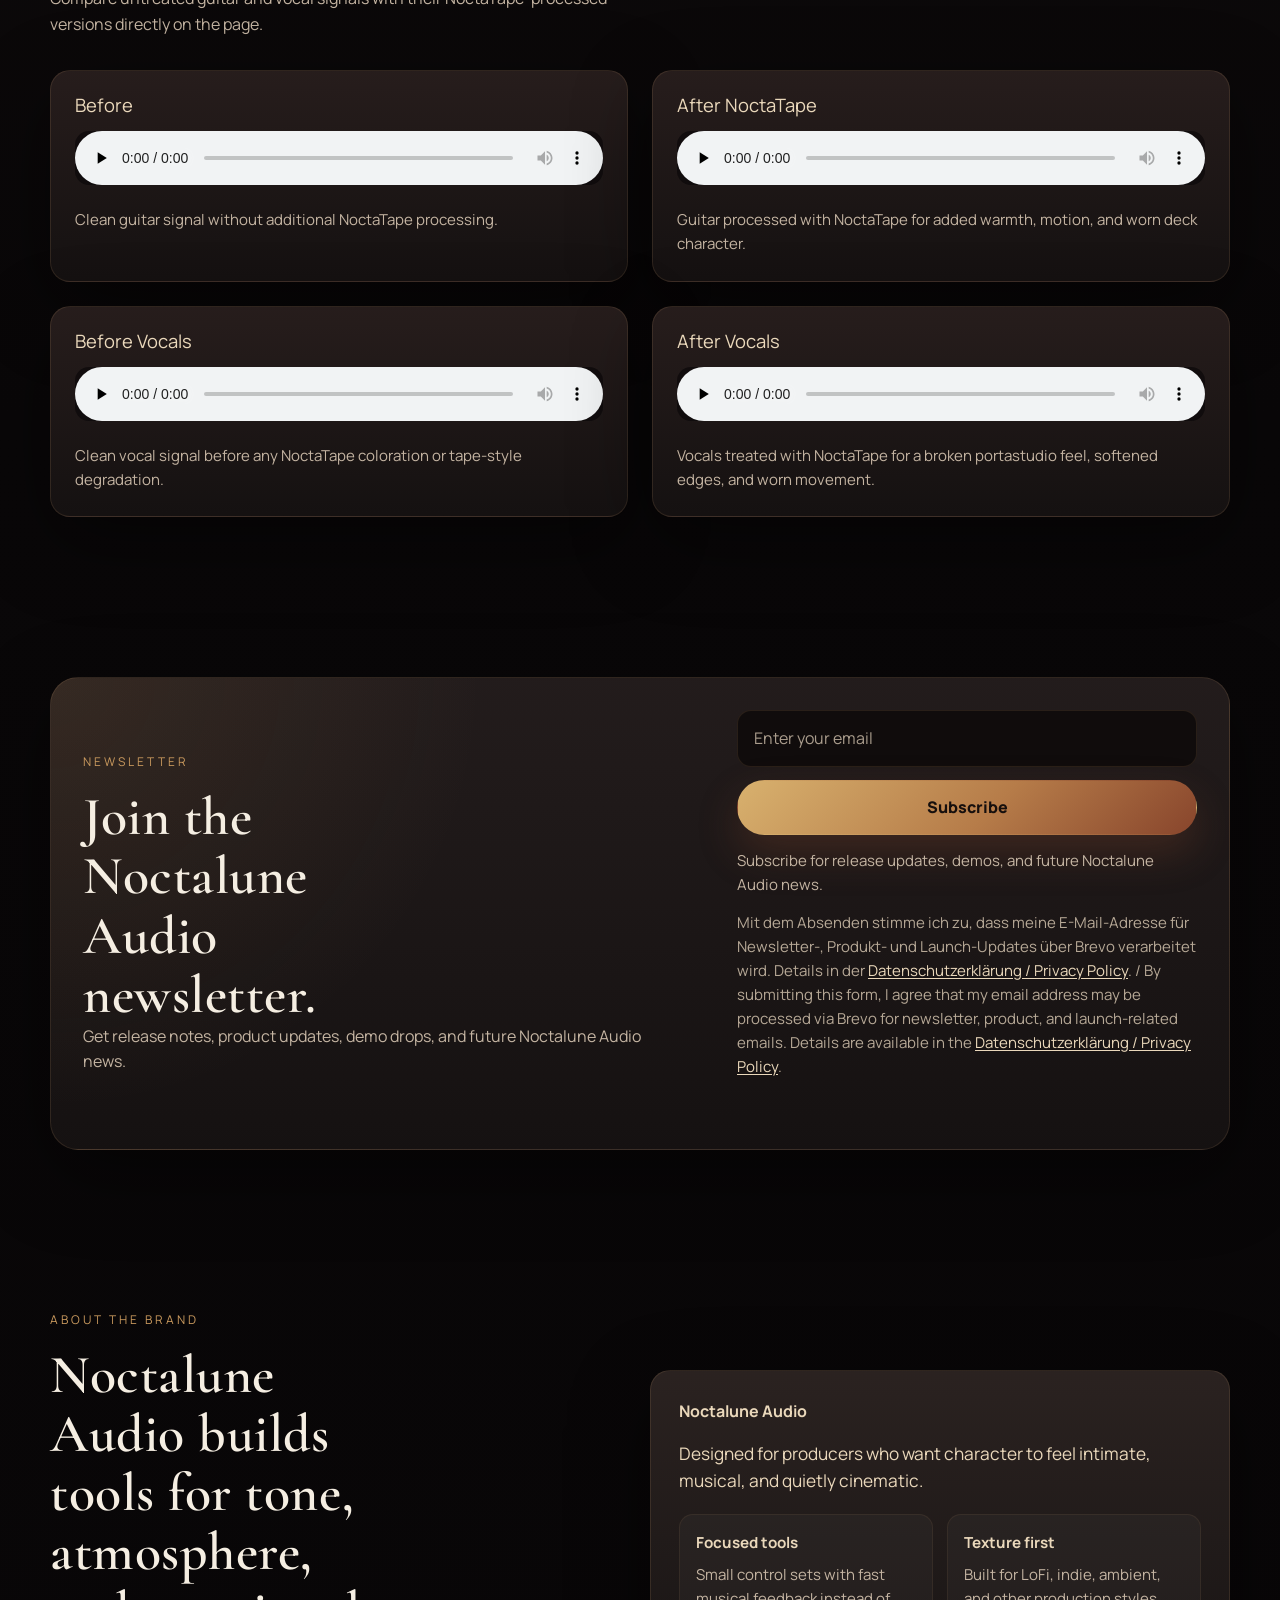
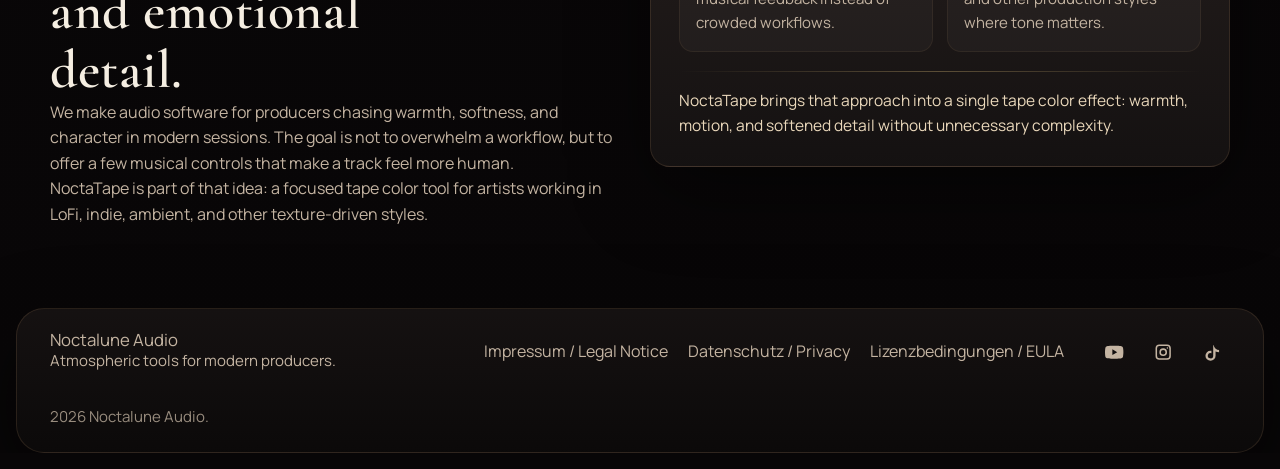
==== commit df172a2b: "Add files via upload" ====
--- a/index.html
+++ b/index.html
@@ -271,6 +271,41 @@
           <a href="/lizenzbedingungen">Lizenzbedingungen / EULA</a>
         </div>
 
+        <div class="footer-social" aria-label="Social media links">
+          <a
+            href="https://www.youtube.com/@Noctalune-Audio"
+            target="_blank"
+            rel="noopener noreferrer"
+            aria-label="Noctalune Audio on YouTube"
+          >
+            <svg xmlns="http://www.w3.org/2000/svg" viewBox="0 0 24 24" width="24" height="24" aria-hidden="true" fill="currentColor">
+              <path d="M23.5 6.2a3 3 0 0 0-2.1-2.1C19.5 3.5 12 3.5 12 3.5s-7.5 0-9.4.6A3 3 0 0 0 .5 6.2 31.2 31.2 0 0 0 0 12a31.2 31.2 0 0 0 .5 5.8 3 3 0 0 0 2.1 2.1c1.9.6 9.4.6 9.4.6s7.5 0 9.4-.6a3 3 0 0 0 2.1-2.1A31.2 31.2 0 0 0 24 12a31.2 31.2 0 0 0-.5-5.8ZM9.6 15.7V8.3L16 12l-6.4 3.7Z"/>
+            </svg>
+          </a>
+
+          <a
+            href="https://www.instagram.com/noctaluneaudio"
+            target="_blank"
+            rel="noopener noreferrer"
+            aria-label="Noctalune Audio on Instagram"
+          >
+            <svg xmlns="http://www.w3.org/2000/svg" viewBox="0 0 24 24" width="24" height="24" aria-hidden="true" fill="currentColor">
+              <path d="M7 2h10a5 5 0 0 1 5 5v10a5 5 0 0 1-5 5H7a5 5 0 0 1-5-5V7a5 5 0 0 1 5-5Zm0 2A3 3 0 0 0 4 7v10a3 3 0 0 0 3 3h10a3 3 0 0 0 3-3V7a3 3 0 0 0-3-3H7Zm10.5 1.5a1 1 0 1 1 0 2 1 1 0 0 1 0-2ZM12 7a5 5 0 1 1 0 10 5 5 0 0 1 0-10Zm0 2a3 3 0 1 0 0 6 3 3 0 0 0 0-6Z"/>
+            </svg>
+          </a>
+
+          <a
+            href="https://www.tiktok.com/@noctalune.audio"
+            target="_blank"
+            rel="noopener noreferrer"
+            aria-label="Noctalune Audio on TikTok"
+          >
+            <svg xmlns="http://www.w3.org/2000/svg" viewBox="0 0 24 24" width="24" height="24" aria-hidden="true" fill="currentColor">
+              <path d="M14 3c.2 1.7 1.2 3.3 2.6 4.4 1.2 1 2.7 1.6 4.4 1.6v3.1c-1.6 0-3.2-.4-4.6-1.1v5.6a6.6 6.6 0 1 1-6.6-6.6c.4 0 .8 0 1.2.1v3.2a3.5 3.5 0 1 0 2.3 3.3V3H14Z"/>
+            </svg>
+          </a>
+        </div>
+
         <p class="footer-meta">
           <span id="current-year"></span> Noctalune Audio.
         </p>
--- a/styles.css
+++ b/styles.css
@@ -622,6 +622,37 @@
   color: var(--muted);
 }
 
+.footer-social {
+  display: inline-flex;
+  align-items: center;
+  gap: 0.8rem;
+  color: var(--muted);
+}
+
+.footer-social a {
+  display: inline-flex;
+  align-items: center;
+  justify-content: center;
+  width: 2.25rem;
+  height: 2.25rem;
+  border-radius: 999px;
+  color: inherit;
+  transition: color 180ms ease, transform 180ms ease, background 180ms ease;
+}
+
+.footer-social a:hover,
+.footer-social a:focus-visible {
+  color: var(--muted-strong);
+  background: rgba(255, 245, 228, 0.04);
+  transform: translateY(-1px);
+}
+
+.footer-social svg {
+  width: 1.15rem;
+  height: 1.15rem;
+  display: block;
+}
+
 .footer-meta {
   color: #988c7e;
 }
@@ -1048,6 +1079,10 @@
     flex-wrap: wrap;
     gap: 0.6rem 0.9rem;
   }
+
+  .footer-social {
+    gap: 0.55rem;
+  }
 }
 
 @media (prefers-reduced-motion: reduce) {
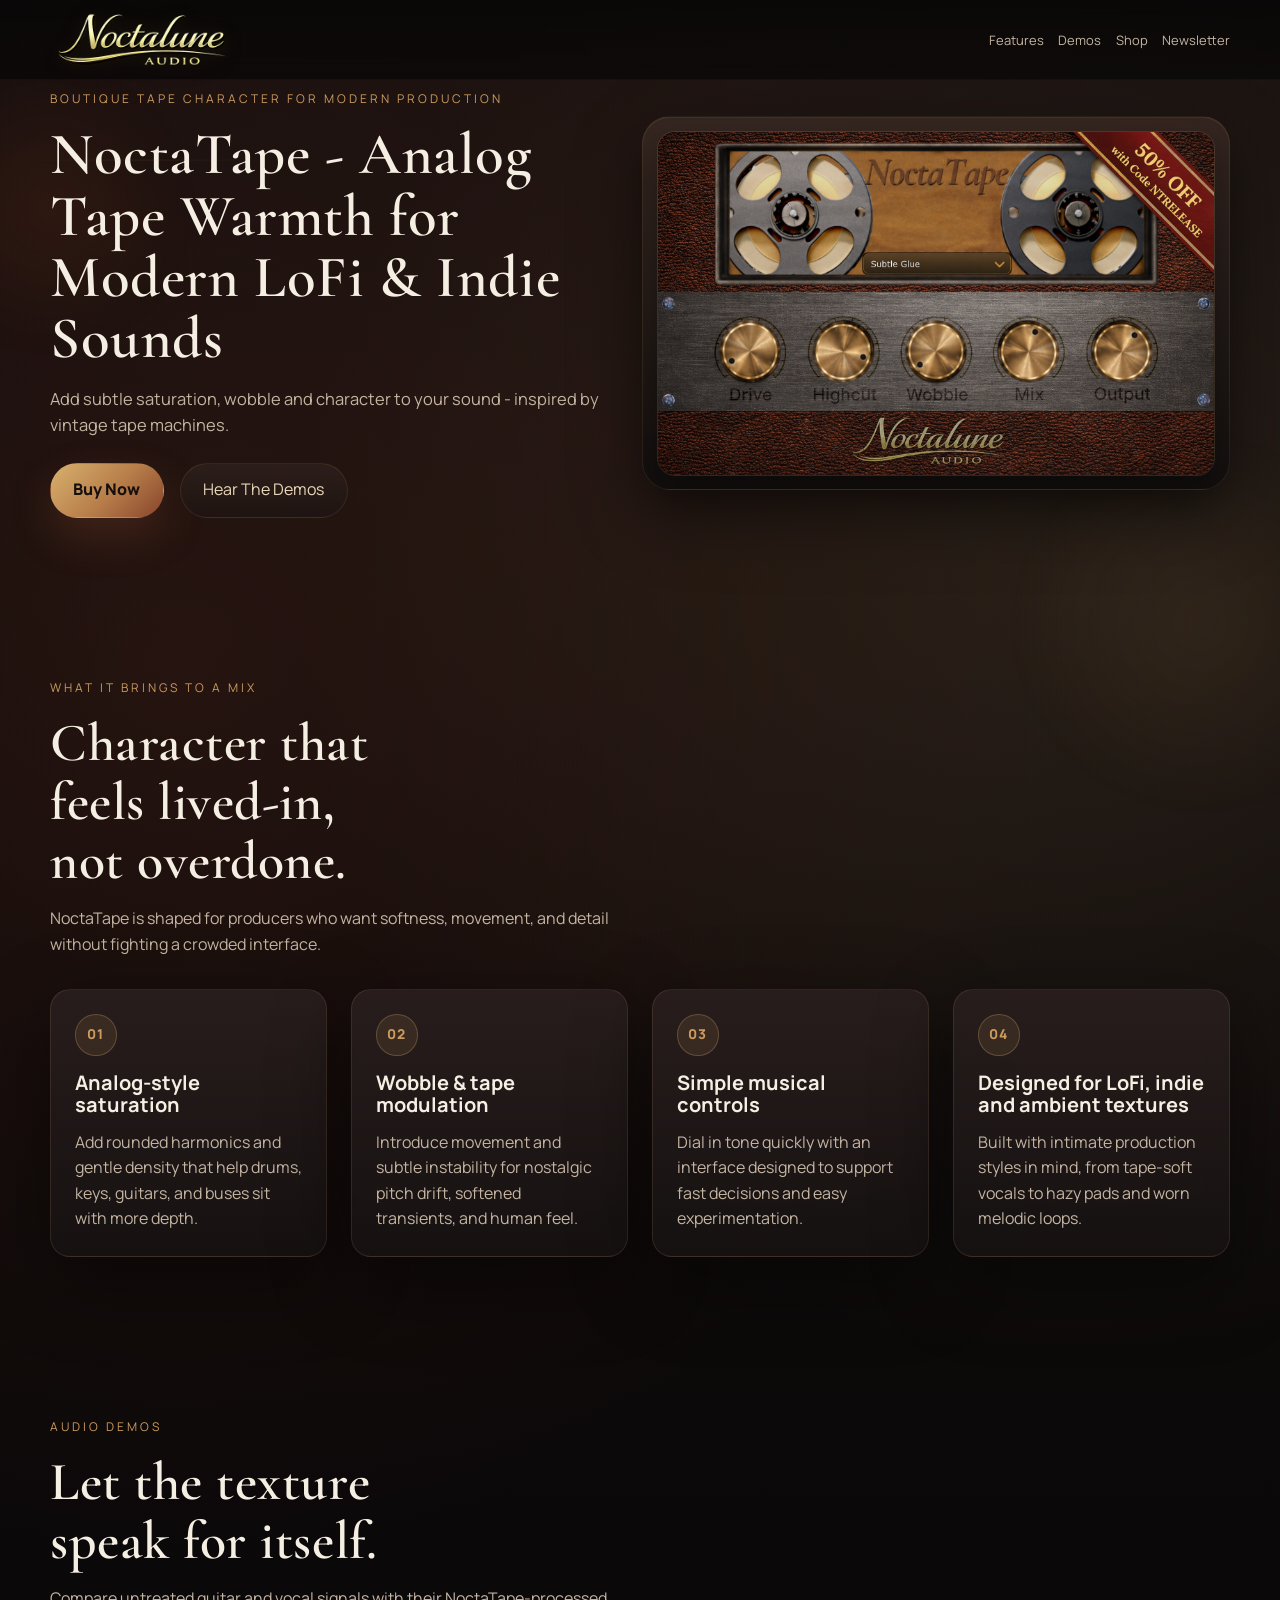
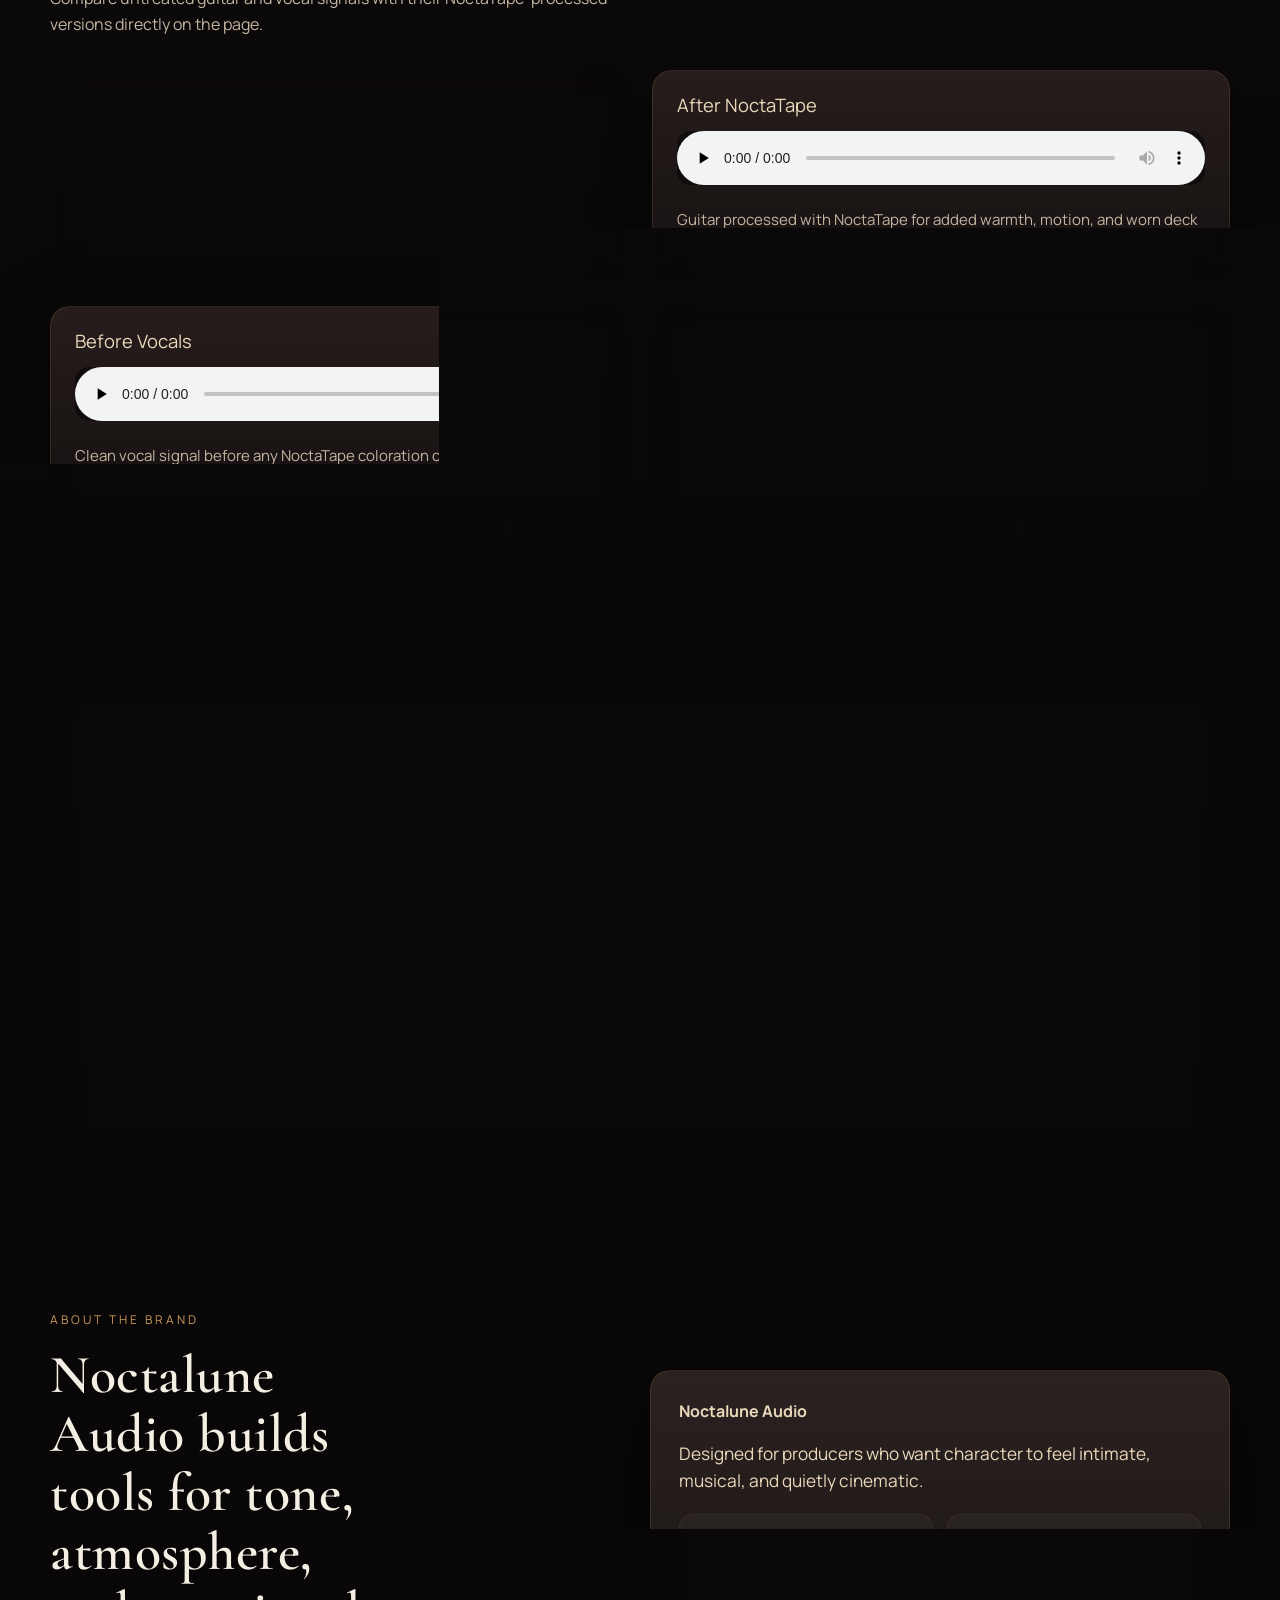
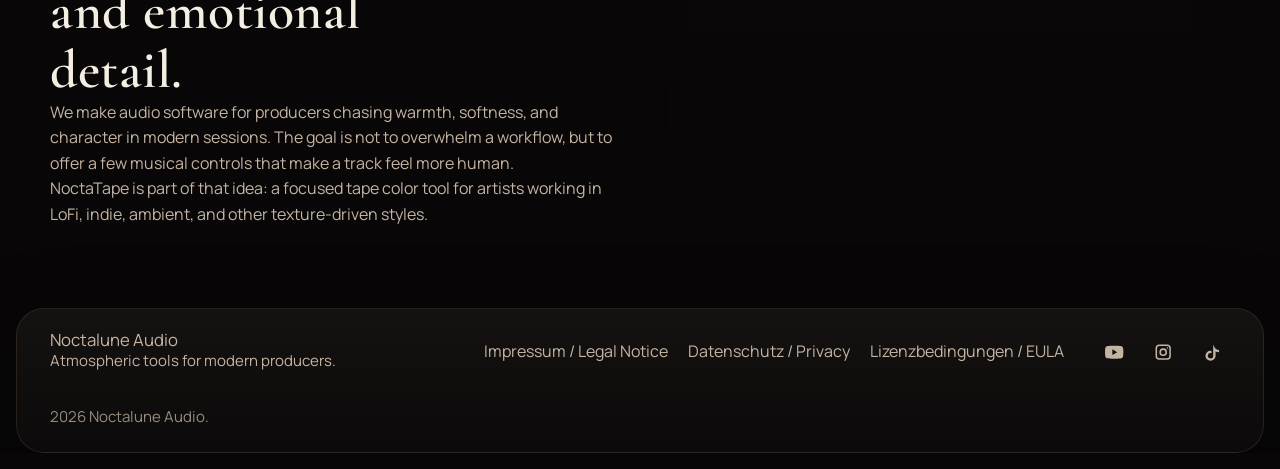
==== commit 3f26fb59: "Add files via upload" ====
--- a/index.html
+++ b/index.html
@@ -8,6 +8,8 @@
     content="NoctaTape by Noctalune Audio brings analog tape warmth, wobble, and character to modern LoFi, indie, and ambient productions."
   >
   <title>Noctalune Audio | NoctaTape</title>
+  <link rel="icon" type="image/png" href="favicon.png">
+  <link rel="apple-touch-icon" href="favicon.png">
   <link rel="preconnect" href="https://fonts.googleapis.com">
   <link rel="preconnect" href="https://fonts.gstatic.com" crossorigin>
   <link
@@ -36,7 +38,7 @@
         <nav class="site-nav" aria-label="Primary navigation">
           <a href="#features">Features</a>
           <a href="#demos">Demos</a>
-          <a href="https://noctaluneaudio.lemonsqueezy.com/">Shop</a>
+          <a href="/shop">Shop</a>
           <a href="#signup">Newsletter</a>
         </nav>
       </div>
@@ -52,7 +54,7 @@
               Add subtle saturation, wobble and character to your sound - inspired by vintage tape machines.
             </p>
             <div class="hero-actions">
-              <a class="button button-primary" href="https://noctaluneaudio.lemonsqueezy.com/">Buy Now</a>
+              <a class="button button-primary" href="/shop">Buy Now</a>
               <a class="button button-secondary" href="#demos">Hear The Demos</a>
             </div>
           </div>
--- a/styles.css
+++ b/styles.css
@@ -661,8 +661,135 @@
   position: sticky;
 }
 
+.site-nav a[aria-current="page"] {
+  color: var(--muted-strong);
+}
+
+.site-nav a[aria-current="page"]::after {
+  transform: scaleX(1);
+  opacity: 1;
+}
+
 .legal-main {
   padding: 4.5rem 0 5rem;
+}
+
+.shop-main {
+  padding: 3.8rem 0 5rem;
+}
+
+.shop-shell {
+  display: grid;
+  gap: 1.5rem;
+}
+
+.shop-hero-card {
+  padding: 2rem;
+  border-radius: var(--radius-lg);
+  background:
+    radial-gradient(circle at top left, rgba(194, 143, 85, 0.12), transparent 34%),
+    linear-gradient(180deg, rgba(36, 29, 29, 0.96), rgba(22, 18, 18, 0.96));
+}
+
+.shop-hero-grid {
+  display: grid;
+  grid-template-columns: minmax(0, 1fr) minmax(320px, 1.02fr);
+  align-items: center;
+  gap: 1.2rem;
+}
+
+.shop-copy > * {
+  max-width: 34rem;
+}
+
+.shop-subheadline {
+  font-size: 1.06rem;
+  margin-top: 1rem;
+}
+
+.shop-price-block {
+  display: grid;
+  gap: 0.45rem;
+  margin-top: 1.35rem;
+}
+
+.shop-price-row {
+  display: flex;
+  align-items: baseline;
+  flex-wrap: wrap;
+  gap: 0.8rem;
+}
+
+.shop-price {
+  color: var(--text);
+  font-family: "Cormorant Garamond", serif;
+  font-size: clamp(2.35rem, 4vw, 3.4rem);
+  line-height: 0.95;
+}
+
+.shop-price-note {
+  color: var(--muted);
+  font-size: 0.92rem;
+}
+
+.shop-discount {
+  width: fit-content;
+  padding: 0.55rem 0.9rem;
+  border-radius: 999px;
+  color: var(--muted-strong);
+  background: rgba(201, 154, 94, 0.1);
+  border: 1px solid rgba(210, 169, 111, 0.2);
+  font-size: 0.92rem;
+}
+
+.shop-discount strong {
+  color: var(--text);
+}
+
+.shop-actions {
+  display: flex;
+  flex-wrap: wrap;
+  gap: 1rem;
+  margin-top: 1.5rem;
+}
+
+.shop-checkout-note {
+  margin-top: 0.95rem;
+  font-size: 0.94rem;
+  color: #d0bea8;
+}
+
+.shop-visual {
+  transform: none;
+  width: min(100%, 43rem);
+  margin-left: auto;
+}
+
+.shop-section {
+  padding-top: 1rem;
+  padding-bottom: 1rem;
+}
+
+.shop-get-grid {
+  grid-template-columns: repeat(3, minmax(0, 1fr));
+}
+
+.shop-spec-grid {
+  grid-template-columns: repeat(2, minmax(0, 1fr));
+}
+
+.shop-summary-panel {
+  margin-top: 0.5rem;
+}
+
+.shop-summary-actions {
+  display: flex;
+  flex-direction: column;
+  gap: 0.9rem;
+}
+
+.shop-summary-actions .button {
+  width: 100%;
 }
 
 .legal-shell {
@@ -784,6 +911,7 @@
     grid-template-columns: repeat(2, minmax(0, 1fr));
   }
 
+  .shop-hero-grid,
   .hero-grid,
   .story-grid,
   .signup-panel,
@@ -802,6 +930,19 @@
   .hero-visual {
     width: min(100%, 38rem);
     margin: 0 auto;
+  }
+
+  .shop-visual {
+    width: min(100%, 38rem);
+    margin: 0 auto;
+  }
+
+  .shop-get-grid {
+    grid-template-columns: 1fr;
+  }
+
+  .shop-spec-grid {
+    grid-template-columns: 1fr;
   }
 
   .footer-inner {
@@ -865,6 +1006,14 @@
     margin: 0 auto;
   }
 
+  .shop-main {
+    padding: 3rem 0 3.4rem;
+  }
+
+  .shop-hero-card {
+    padding: 1.2rem;
+  }
+
   .hero {
     padding-top: 0.35rem;
   }
@@ -948,6 +1097,28 @@
     margin-top: 0.18rem;
   }
 
+  .shop-actions {
+    display: contents;
+  }
+
+  .shop-actions .button-primary,
+  .shop-actions .button-secondary {
+    width: 100%;
+    min-height: 3.1rem;
+  }
+
+  .shop-actions .button-primary {
+    margin-top: 0.55rem;
+  }
+
+  .shop-actions .button-secondary {
+    margin-top: 0.18rem;
+  }
+
+  .shop-checkout-note {
+    margin-top: 0.7rem;
+  }
+
   .plugin-stage {
     padding: 0.5rem;
     border-radius: 24px;
@@ -960,7 +1131,8 @@
   .feature-card,
   .demo-card,
   .story-panel,
-  .signup-panel {
+  .signup-panel,
+  .shop-hero-card {
     padding: 1.2rem;
   }
 
@@ -1083,6 +1255,20 @@
   .footer-social {
     gap: 0.55rem;
   }
+
+  .shop-main {
+    padding: 2.6rem 0 3rem;
+  }
+
+  .shop-price {
+    font-size: clamp(2rem, 10vw, 2.55rem);
+  }
+
+  .shop-subheadline,
+  .shop-checkout-note,
+  .shop-discount {
+    font-size: 0.88rem;
+  }
 }
 
 @media (prefers-reduced-motion: reduce) {
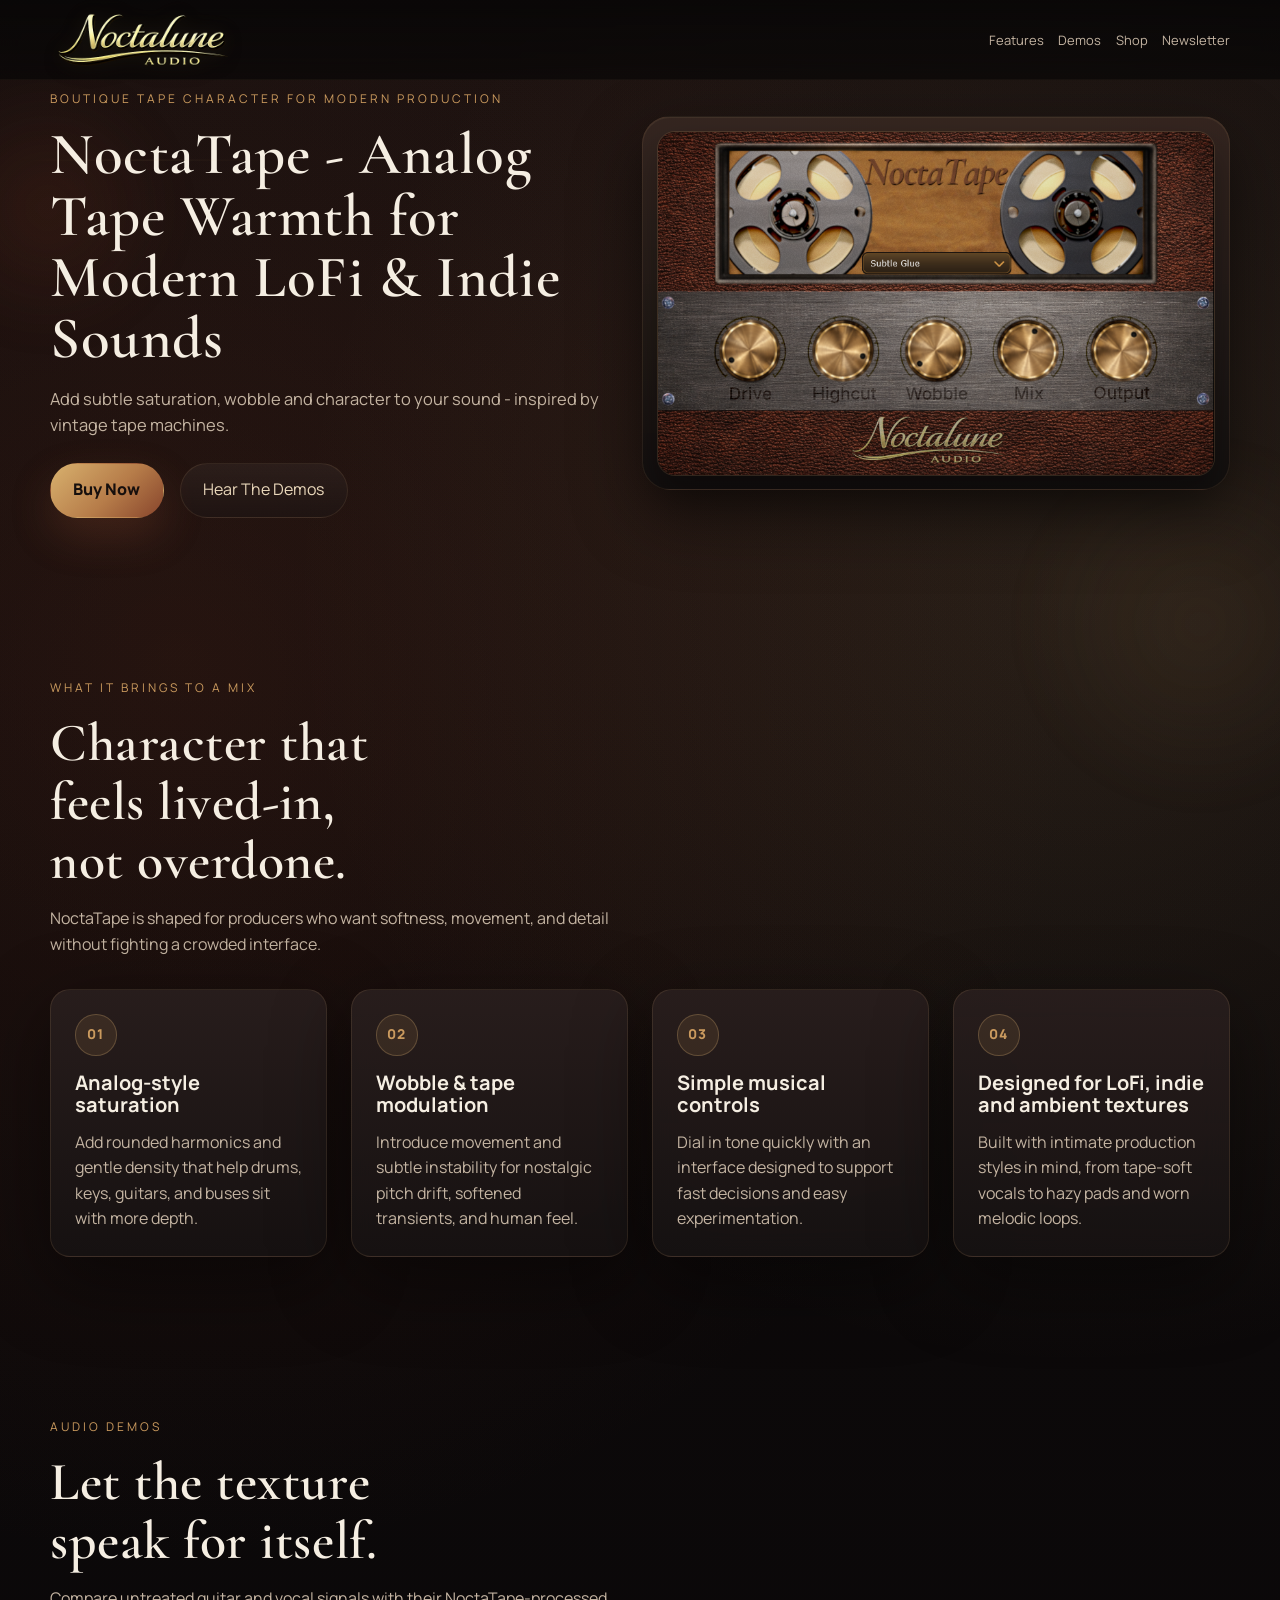
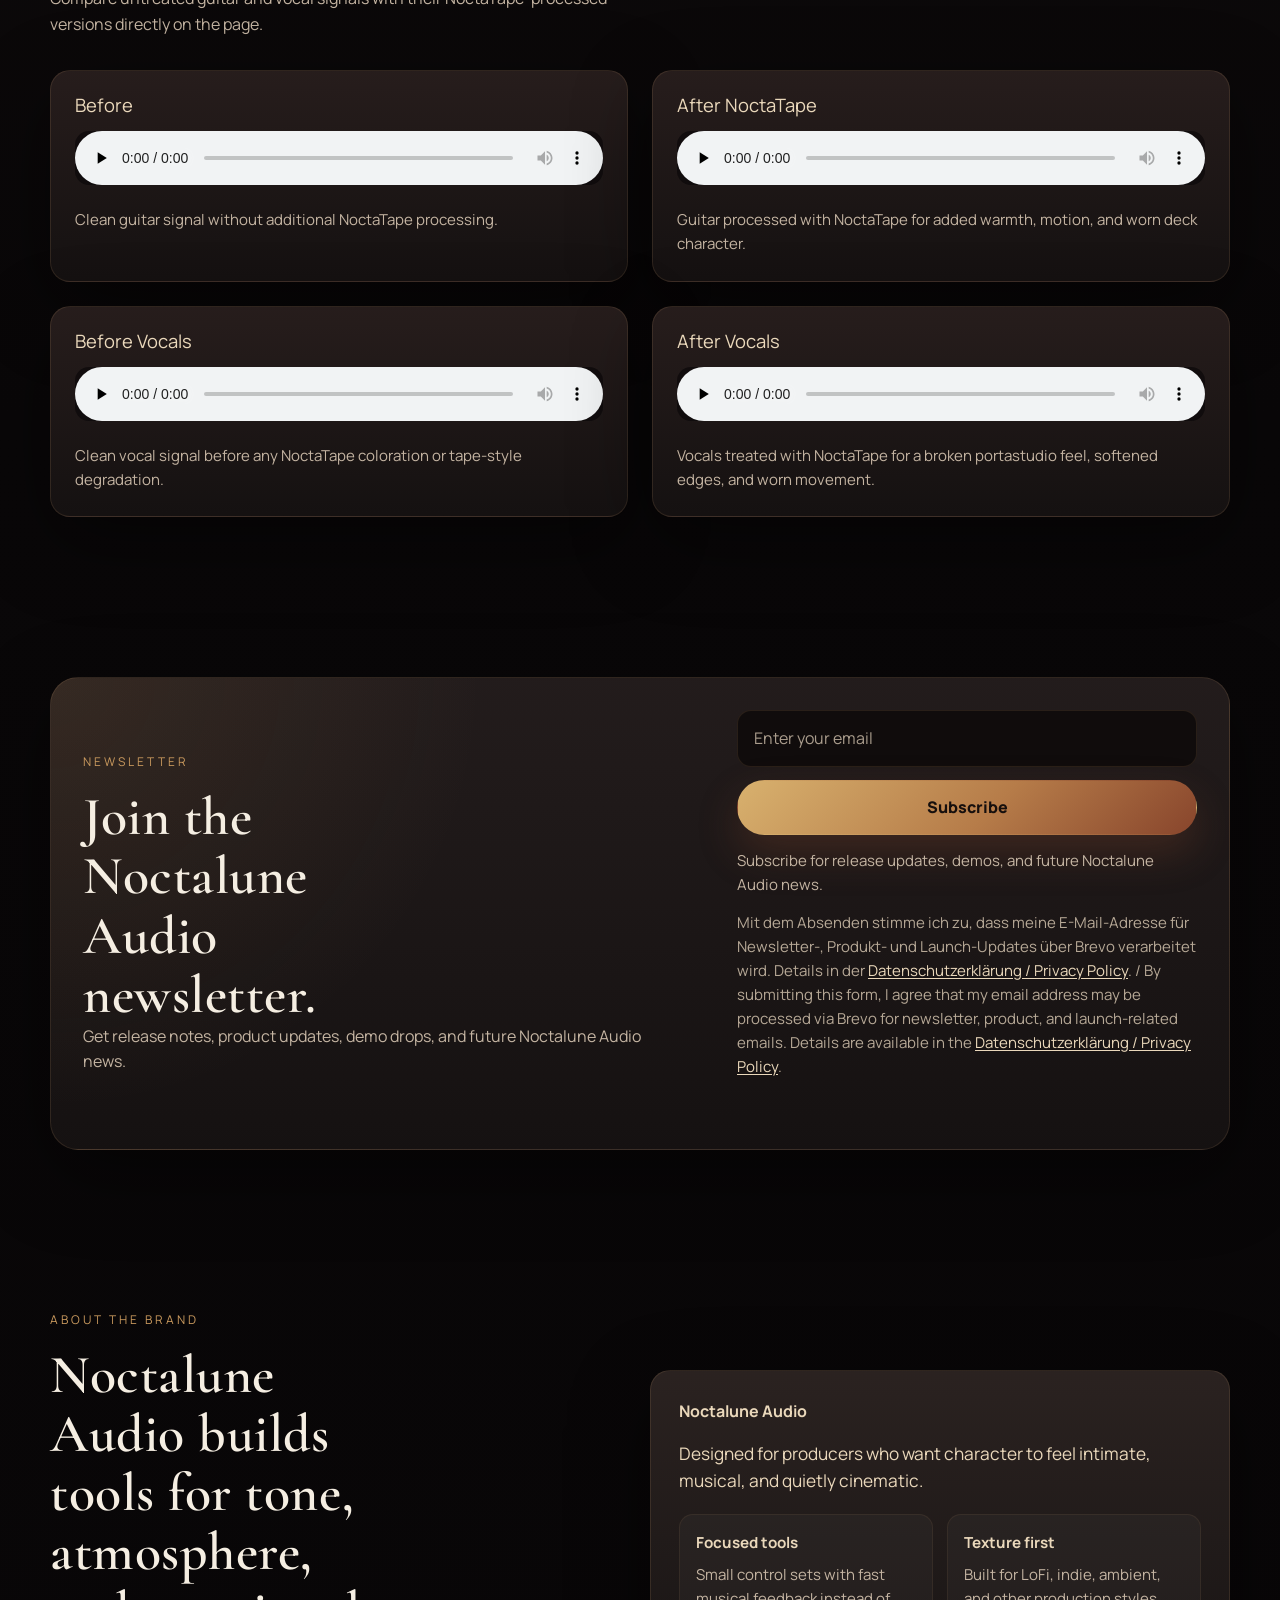
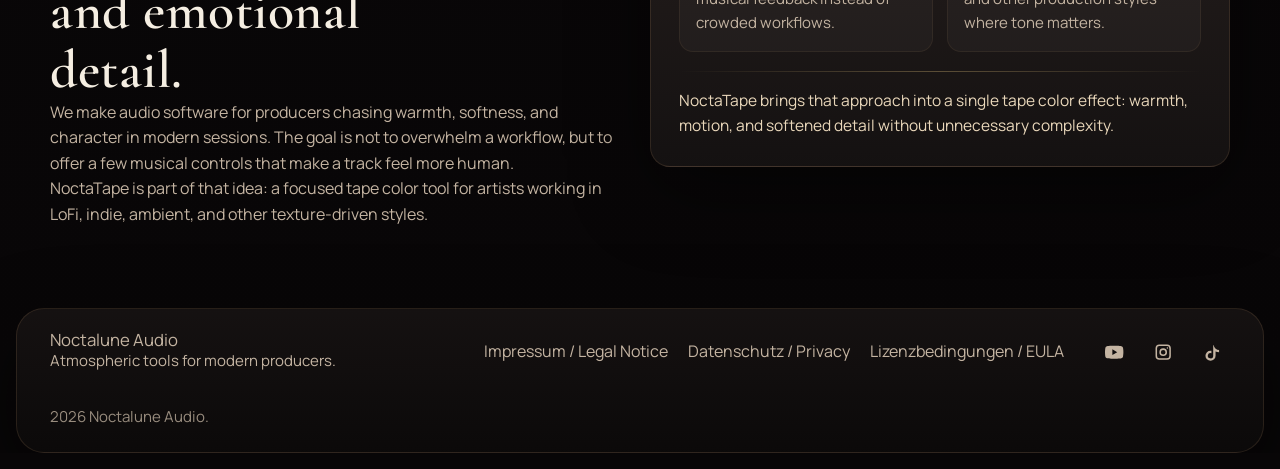
==== commit 83dd0f1a: "Add files via upload" ====
--- a/index.html
+++ b/index.html
@@ -54,7 +54,7 @@
               Add subtle saturation, wobble and character to your sound - inspired by vintage tape machines.
             </p>
             <div class="hero-actions">
-              <a class="button button-primary" href="/shop">Buy Now</a>
+              <a class="button button-primary" href="/shop/noctatape">Buy Now</a>
               <a class="button button-secondary" href="#demos">Hear The Demos</a>
             </div>
           </div>
--- a/styles.css
+++ b/styles.css
@@ -683,6 +683,78 @@
   gap: 1.5rem;
 }
 
+.shop-intro {
+  padding: 1.8rem 2rem;
+  border-radius: var(--radius-lg);
+  background:
+    radial-gradient(circle at top left, rgba(194, 143, 85, 0.12), transparent 34%),
+    linear-gradient(180deg, rgba(36, 29, 29, 0.96), rgba(22, 18, 18, 0.96));
+}
+
+.shop-intro h1 {
+  max-width: 12ch;
+  margin-bottom: 1rem;
+}
+
+.shop-catalog {
+  display: grid;
+  gap: 1.5rem;
+}
+
+.shop-product-card {
+  display: grid;
+  grid-template-columns: minmax(320px, 1.02fr) minmax(0, 0.9fr);
+  align-items: center;
+  gap: 1.7rem;
+  padding: 1.6rem;
+  border-radius: var(--radius-lg);
+  background:
+    linear-gradient(180deg, rgba(40, 30, 29, 0.96), rgba(22, 18, 18, 0.94));
+}
+
+.shop-product-media {
+  border-radius: var(--radius-md);
+  overflow: hidden;
+  background:
+    linear-gradient(180deg, rgba(54, 39, 33, 0.92), rgba(18, 15, 15, 0.96)),
+    linear-gradient(135deg, rgba(212, 169, 104, 0.08), rgba(255, 255, 255, 0));
+  border: 1px solid rgba(177, 136, 93, 0.14);
+  box-shadow:
+    0 26px 70px rgba(0, 0, 0, 0.45),
+    inset 0 1px 0 rgba(255, 227, 174, 0.06);
+}
+
+.shop-product-image {
+  width: 100%;
+  height: auto;
+  display: block;
+}
+
+.shop-product-copy {
+  width: min(100%, 31rem);
+}
+
+.shop-product-description {
+  max-width: 30rem;
+  font-size: 1rem;
+  margin-top: 0.9rem;
+}
+
+.shop-card-price {
+  margin-top: 1.25rem;
+  color: var(--text);
+  font-family: "Cormorant Garamond", serif;
+  font-size: clamp(2.1rem, 4vw, 3rem);
+  line-height: 0.98;
+}
+
+.shop-card-actions {
+  display: flex;
+  flex-wrap: wrap;
+  gap: 0.9rem;
+  margin-top: 1.25rem;
+}
+
 .shop-hero-card {
   padding: 2rem;
   border-radius: var(--radius-lg);
@@ -693,13 +765,19 @@
 
 .shop-hero-grid {
   display: grid;
-  grid-template-columns: minmax(0, 1fr) minmax(320px, 1.02fr);
+  grid-template-columns: minmax(0, 0.92fr) minmax(380px, 1.08fr);
   align-items: center;
-  gap: 1.2rem;
+  gap: 2.4rem;
+}
+
+.shop-copy {
+  width: min(100%, 32rem);
+  margin: 0 auto;
+  align-self: center;
 }
 
 .shop-copy > * {
-  max-width: 34rem;
+  max-width: none;
 }
 
 .shop-subheadline {
@@ -717,7 +795,7 @@
   display: flex;
   align-items: baseline;
   flex-wrap: wrap;
-  gap: 0.8rem;
+  gap: 0.45rem 0.85rem;
 }
 
 .shop-price {
@@ -730,10 +808,12 @@
 .shop-price-note {
   color: var(--muted);
   font-size: 0.92rem;
+  padding-bottom: 0.2rem;
 }
 
 .shop-discount {
   width: fit-content;
+  margin-top: 0.45rem;
   padding: 0.55rem 0.9rem;
   border-radius: 999px;
   color: var(--muted-strong);
@@ -751,6 +831,7 @@
   flex-wrap: wrap;
   gap: 1rem;
   margin-top: 1.5rem;
+  align-items: center;
 }
 
 .shop-checkout-note {
@@ -761,8 +842,9 @@
 
 .shop-visual {
   transform: none;
-  width: min(100%, 43rem);
-  margin-left: auto;
+  width: min(100%, 42rem);
+  margin: 0 auto;
+  align-self: center;
 }
 
 .shop-section {
@@ -911,6 +993,7 @@
     grid-template-columns: repeat(2, minmax(0, 1fr));
   }
 
+  .shop-product-card,
   .shop-hero-grid,
   .hero-grid,
   .story-grid,
@@ -935,6 +1018,10 @@
   .shop-visual {
     width: min(100%, 38rem);
     margin: 0 auto;
+  }
+
+  .shop-product-copy {
+    width: 100%;
   }
 
   .shop-get-grid {
@@ -1014,6 +1101,11 @@
     padding: 1.2rem;
   }
 
+  .shop-intro,
+  .shop-product-card {
+    padding: 1.2rem;
+  }
+
   .hero {
     padding-top: 0.35rem;
   }
@@ -1099,6 +1191,16 @@
 
   .shop-actions {
     display: contents;
+  }
+
+  .shop-card-actions {
+    display: grid;
+    gap: 0.75rem;
+    margin-top: 1rem;
+  }
+
+  .shop-card-actions .button {
+    width: 100%;
   }
 
   .shop-actions .button-primary,
@@ -1264,6 +1366,10 @@
     font-size: clamp(2rem, 10vw, 2.55rem);
   }
 
+  .shop-card-price {
+    font-size: clamp(1.9rem, 9vw, 2.35rem);
+  }
+
   .shop-subheadline,
   .shop-checkout-note,
   .shop-discount {
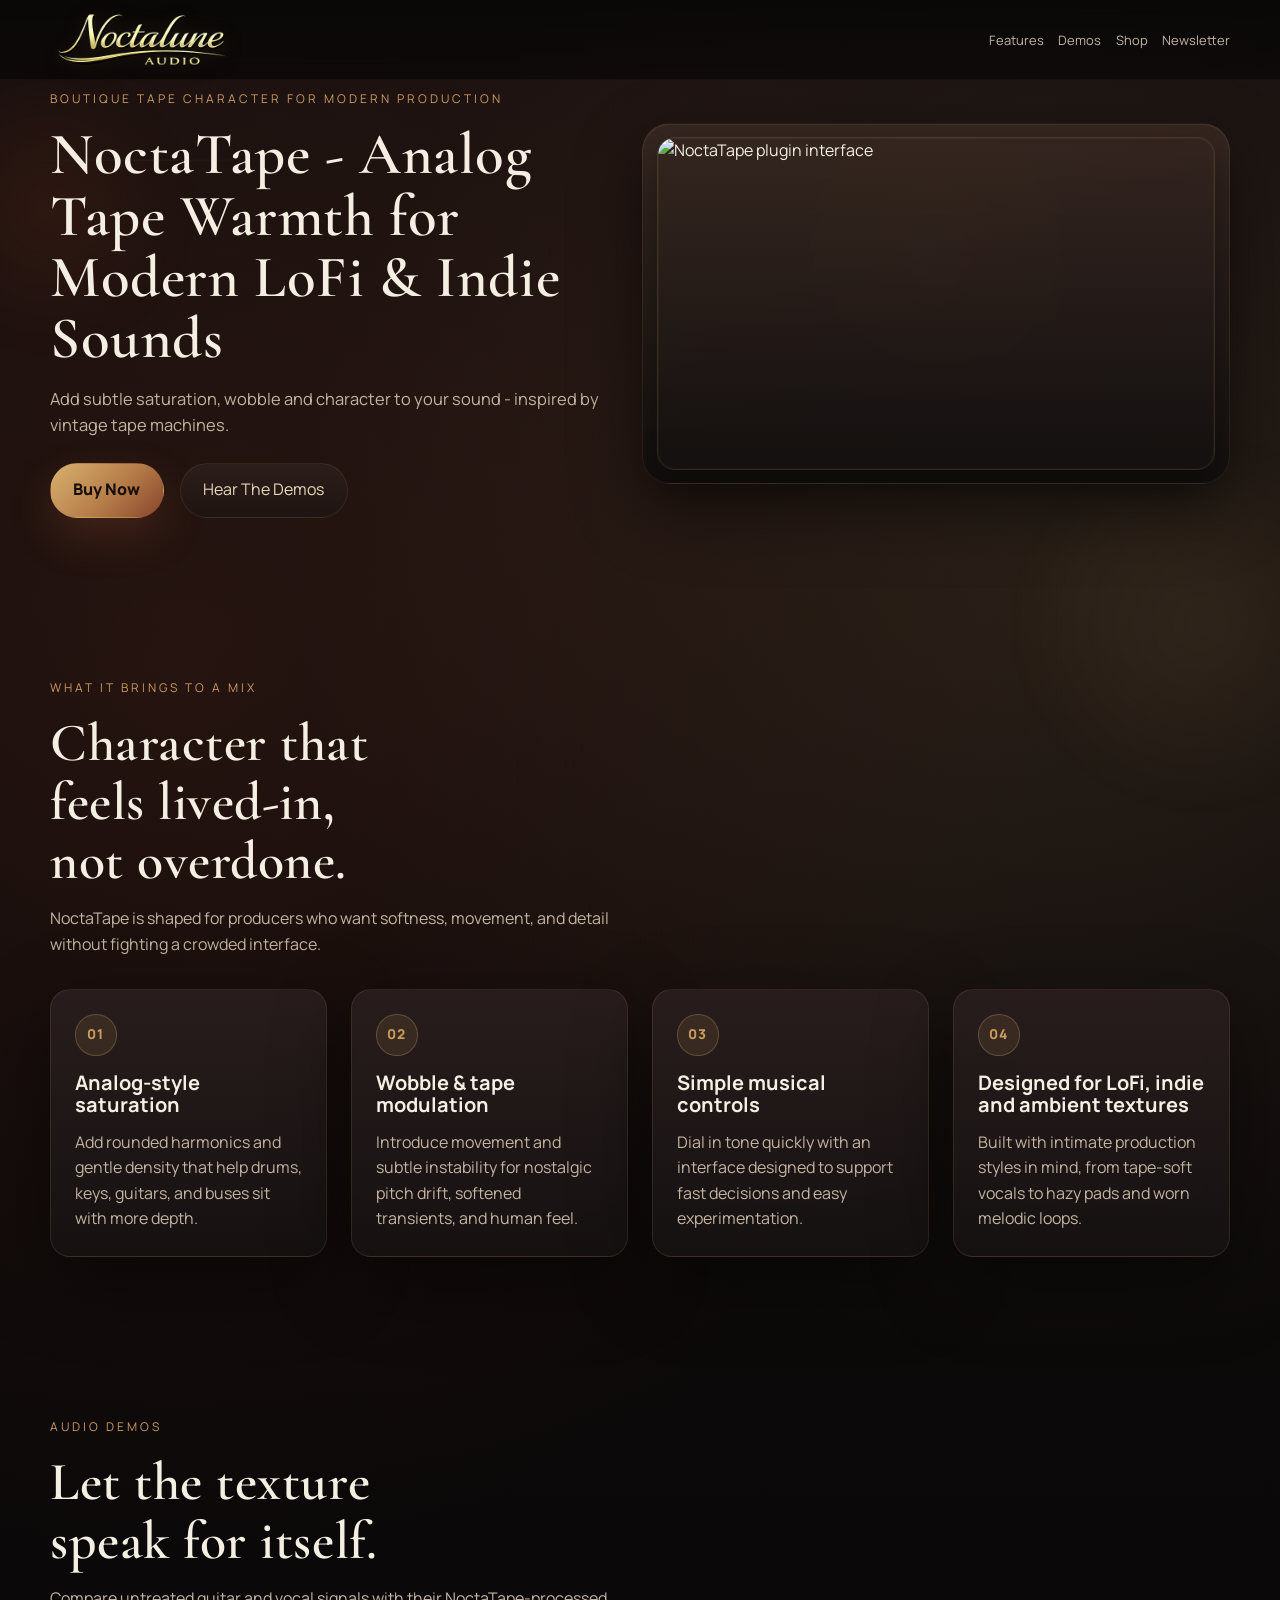
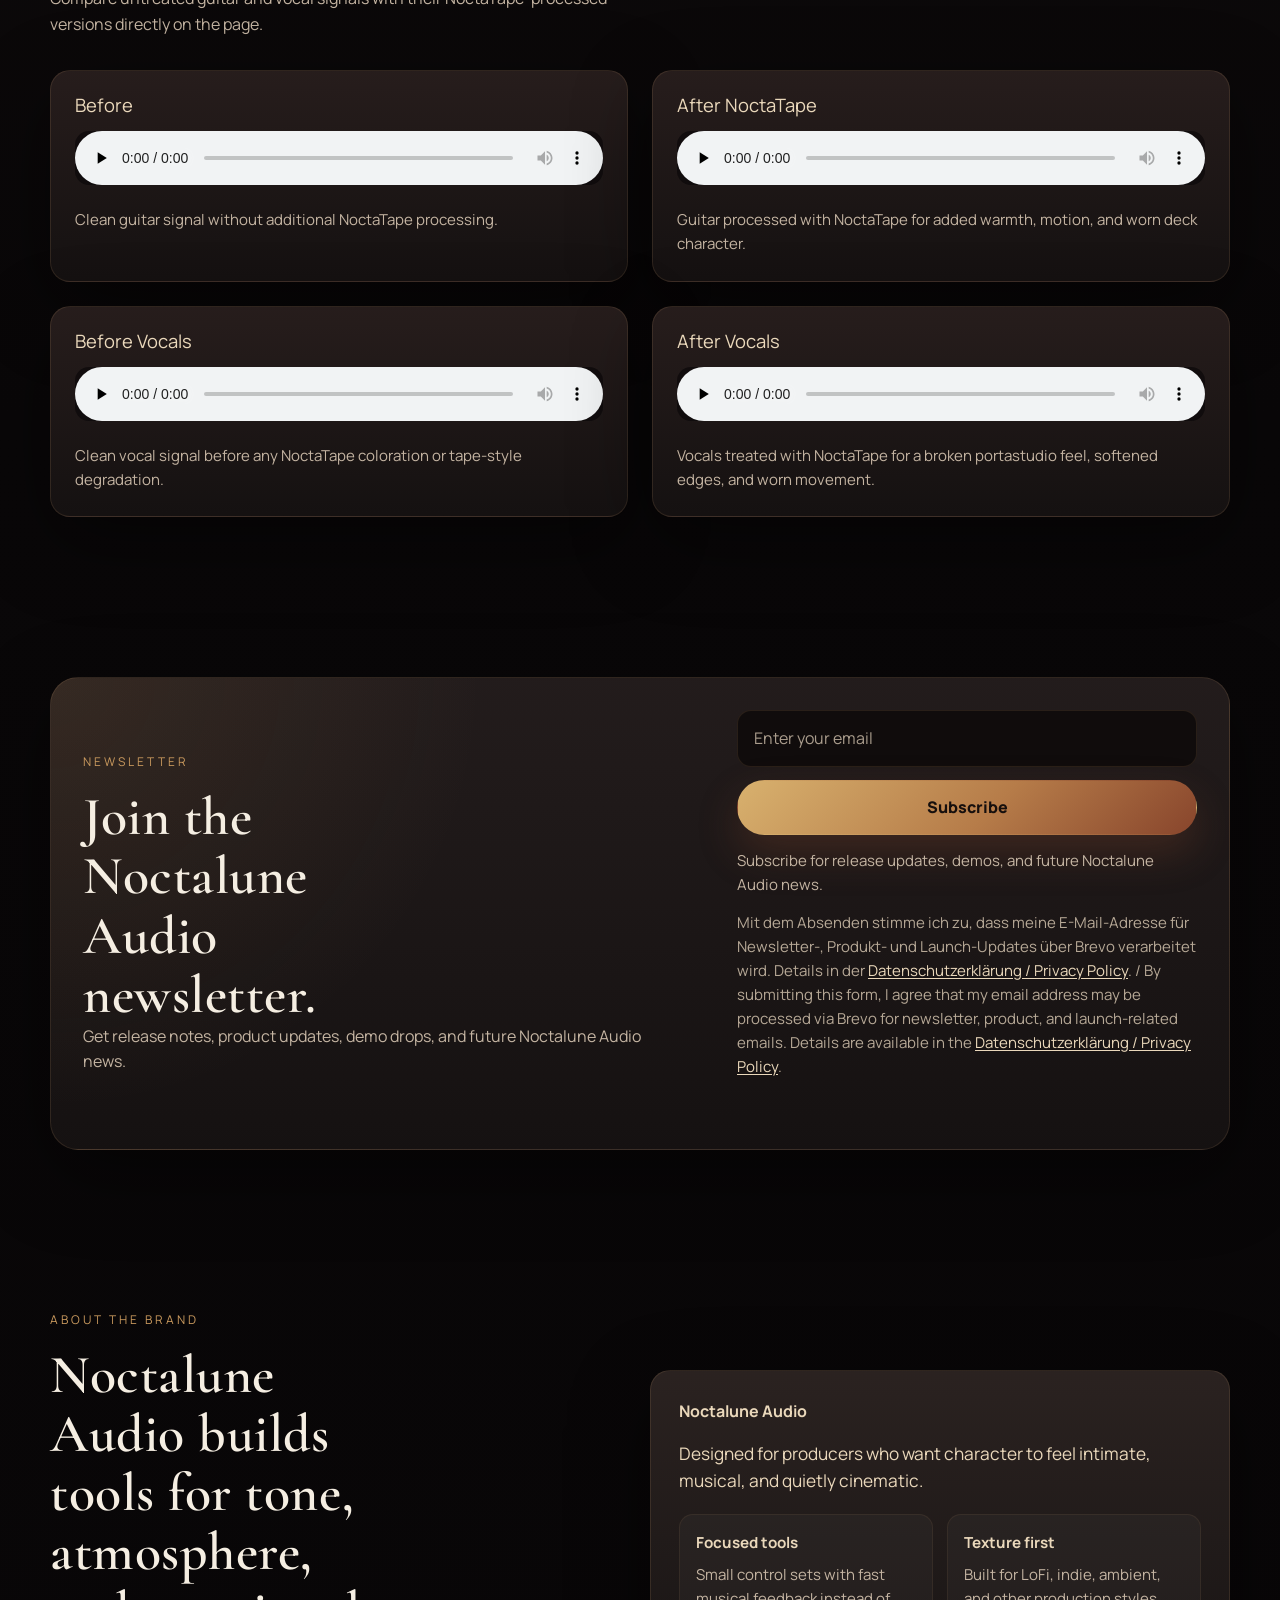
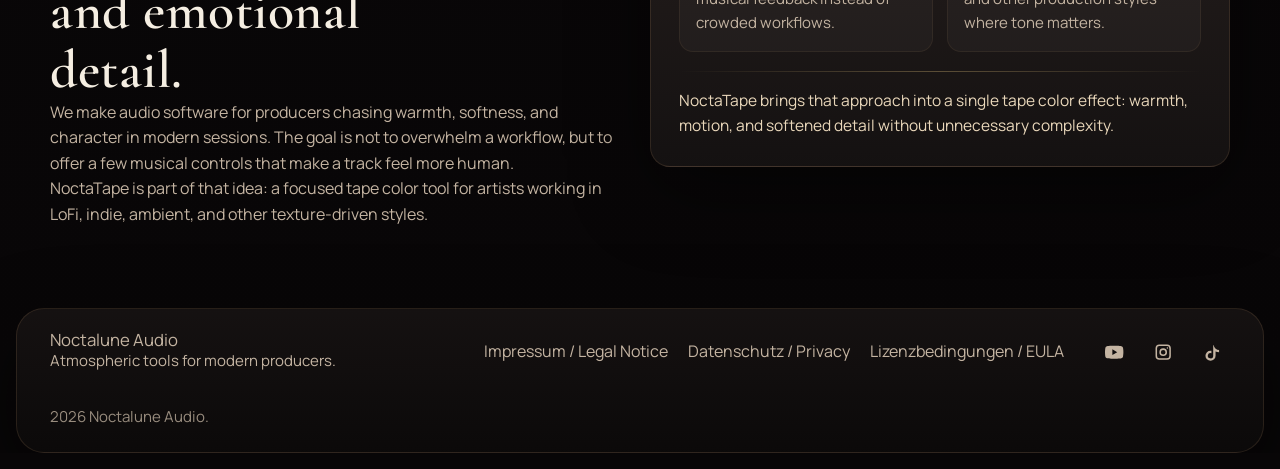
==== commit 62bc8f21: "Add files via upload" ====
--- a/index.html
+++ b/index.html
@@ -64,10 +64,10 @@
               <p class="sr-only" id="product-visual-title">NoctaTape plugin screenshot</p>
               <img
                 class="plugin-stage__image"
-                src="Screenshot.png"
+                src="NoctaTape_1.2.0_Website_Screenshot.png"
                 alt="NoctaTape plugin interface"
-                width="810"
-                height="498"
+                width="1600"
+                height="950"
               >
             </div>
           </div>
--- a/styles.css
+++ b/styles.css
@@ -689,16 +689,76 @@
   background:
     radial-gradient(circle at top left, rgba(194, 143, 85, 0.12), transparent 34%),
     linear-gradient(180deg, rgba(36, 29, 29, 0.96), rgba(22, 18, 18, 0.96));
+  min-height: 0;
 }
 
 .shop-intro h1 {
-  max-width: 12ch;
-  margin-bottom: 1rem;
+  max-width: none;
+  margin-bottom: 0.8rem;
+  font-size: clamp(2.55rem, 4.6vw, 4.2rem);
+  line-height: 0.98;
+}
+
+.shop-intro .shop-subheadline {
+  max-width: 58rem;
+  margin-top: 0;
 }
 
 .shop-catalog {
   display: grid;
   gap: 1.5rem;
+}
+
+.download-grid {
+  display: grid;
+  grid-template-columns: repeat(2, minmax(0, 1fr));
+  gap: 1.5rem;
+}
+
+.download-card {
+  display: grid;
+  align-content: space-between;
+  gap: 1.5rem;
+  min-height: 20rem;
+  padding: 1.7rem;
+  border-radius: var(--radius-lg);
+  background:
+    radial-gradient(circle at top right, rgba(194, 143, 85, 0.12), transparent 34%),
+    linear-gradient(180deg, rgba(40, 30, 29, 0.96), rgba(22, 18, 18, 0.94));
+}
+
+.download-platform {
+  width: fit-content;
+  margin-bottom: 1rem;
+  padding: 0.52rem 0.82rem;
+  border-radius: 999px;
+  color: var(--muted-strong);
+  background: rgba(201, 154, 94, 0.1);
+  border: 1px solid rgba(210, 169, 111, 0.2);
+  font-size: 0.84rem;
+  font-weight: 800;
+  text-transform: uppercase;
+  letter-spacing: 0.12em;
+}
+
+.download-card h2 {
+  max-width: none;
+  font-size: clamp(2.1rem, 3.8vw, 3.2rem);
+}
+
+.download-copy {
+  max-width: 30rem;
+  margin-top: 1rem;
+}
+
+.download-actions {
+  display: flex;
+  flex-wrap: wrap;
+  gap: 0.9rem;
+}
+
+.download-actions .button {
+  min-width: 12rem;
 }
 
 .shop-product-card {
@@ -999,6 +1059,10 @@
   .story-grid,
   .signup-panel,
   .footer-inner {
+    grid-template-columns: 1fr;
+  }
+
+  .download-grid {
     grid-template-columns: 1fr;
   }
 
@@ -1102,8 +1166,14 @@
   }
 
   .shop-intro,
-  .shop-product-card {
+  .shop-product-card,
+  .download-card {
     padding: 1.2rem;
+  }
+
+  .shop-intro h1 {
+    font-size: clamp(2rem, 8vw, 3rem);
+    line-height: 0.95;
   }
 
   .hero {
@@ -1200,6 +1270,10 @@
   }
 
   .shop-card-actions .button {
+    width: 100%;
+  }
+
+  .download-actions .button {
     width: 100%;
   }
 
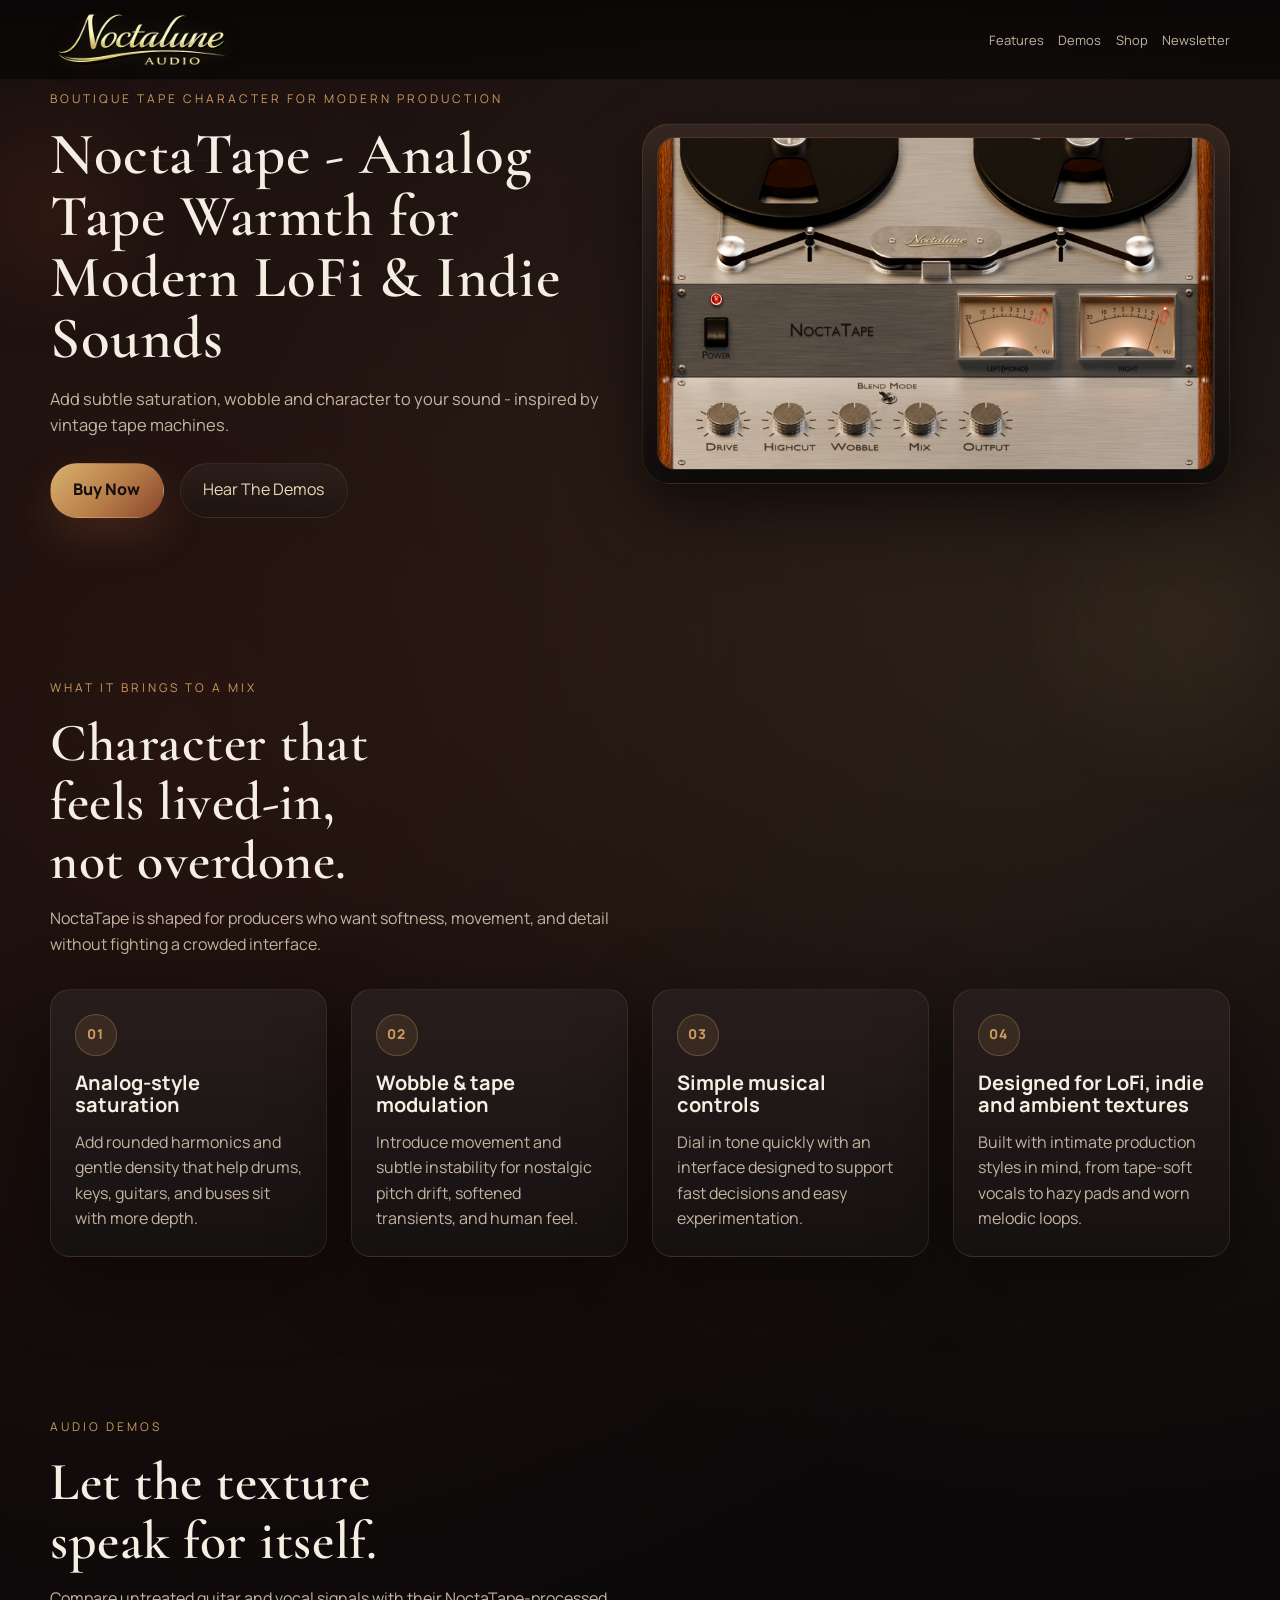
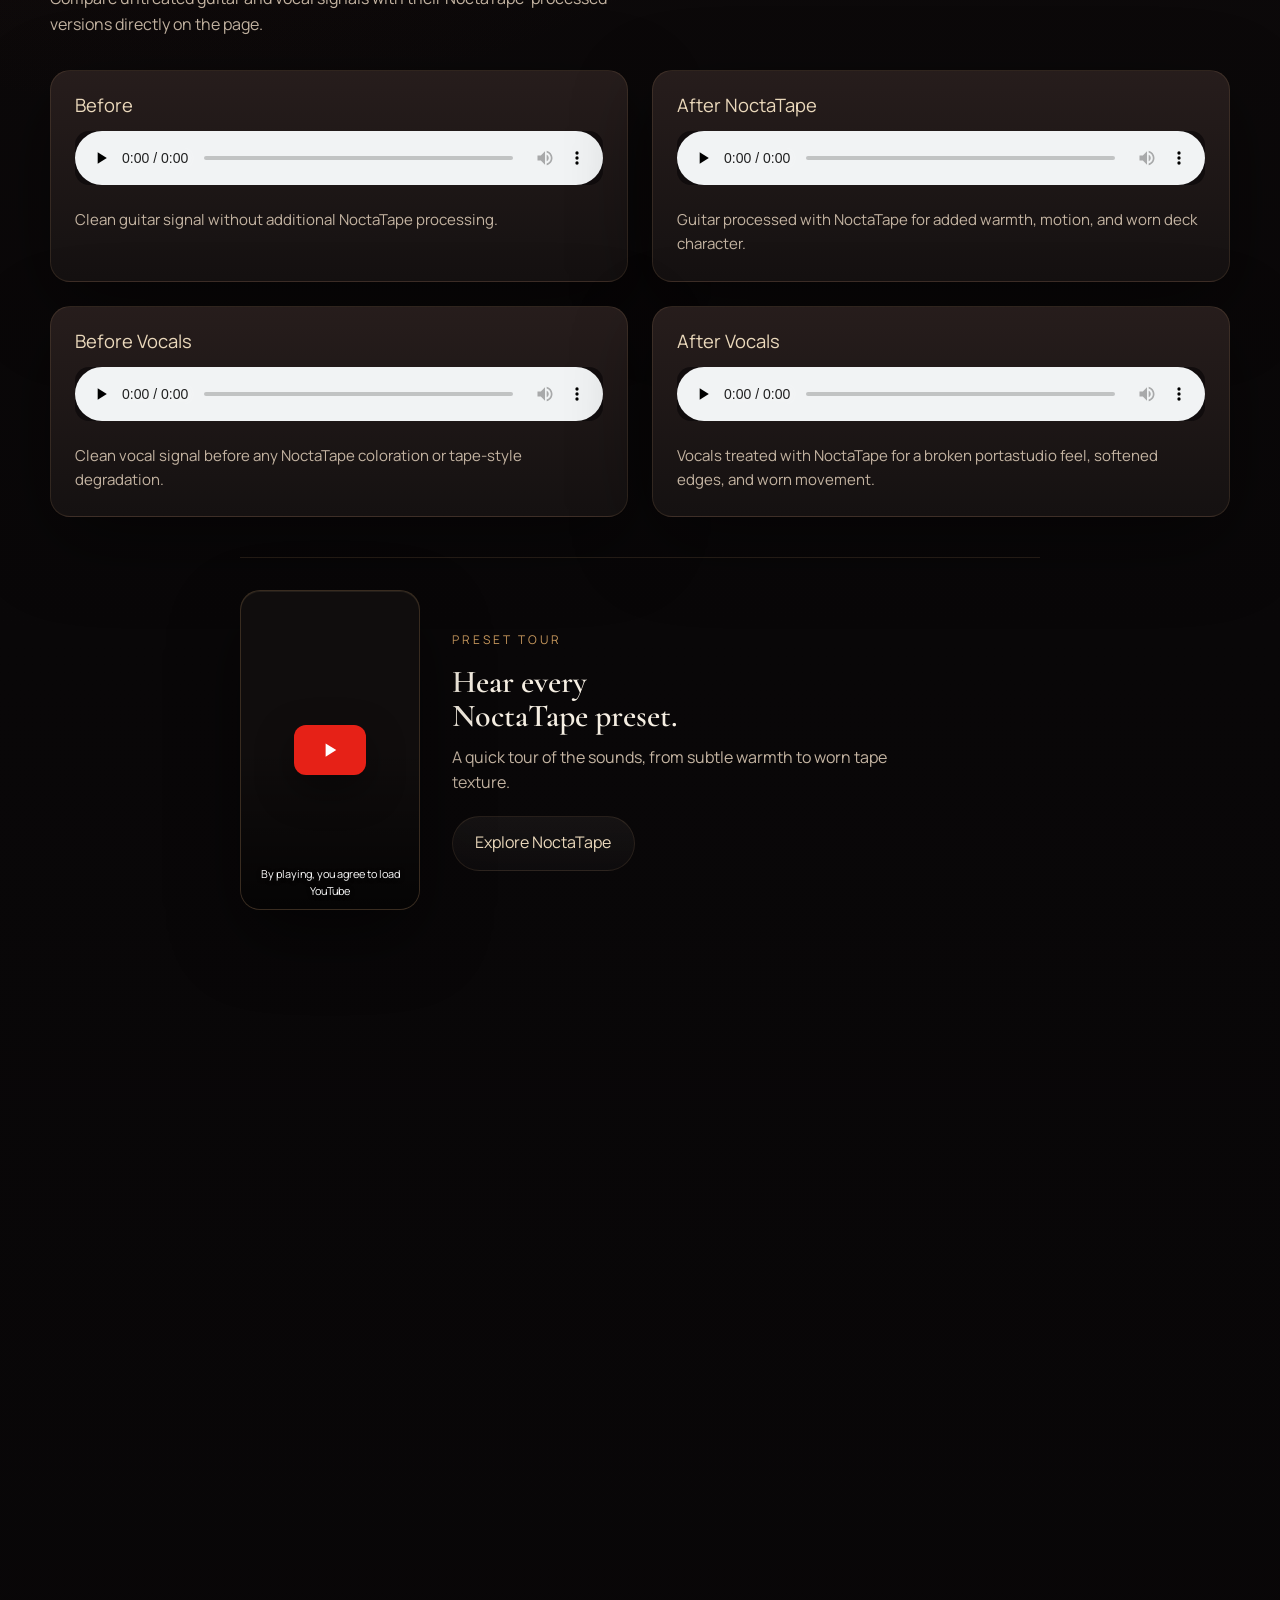
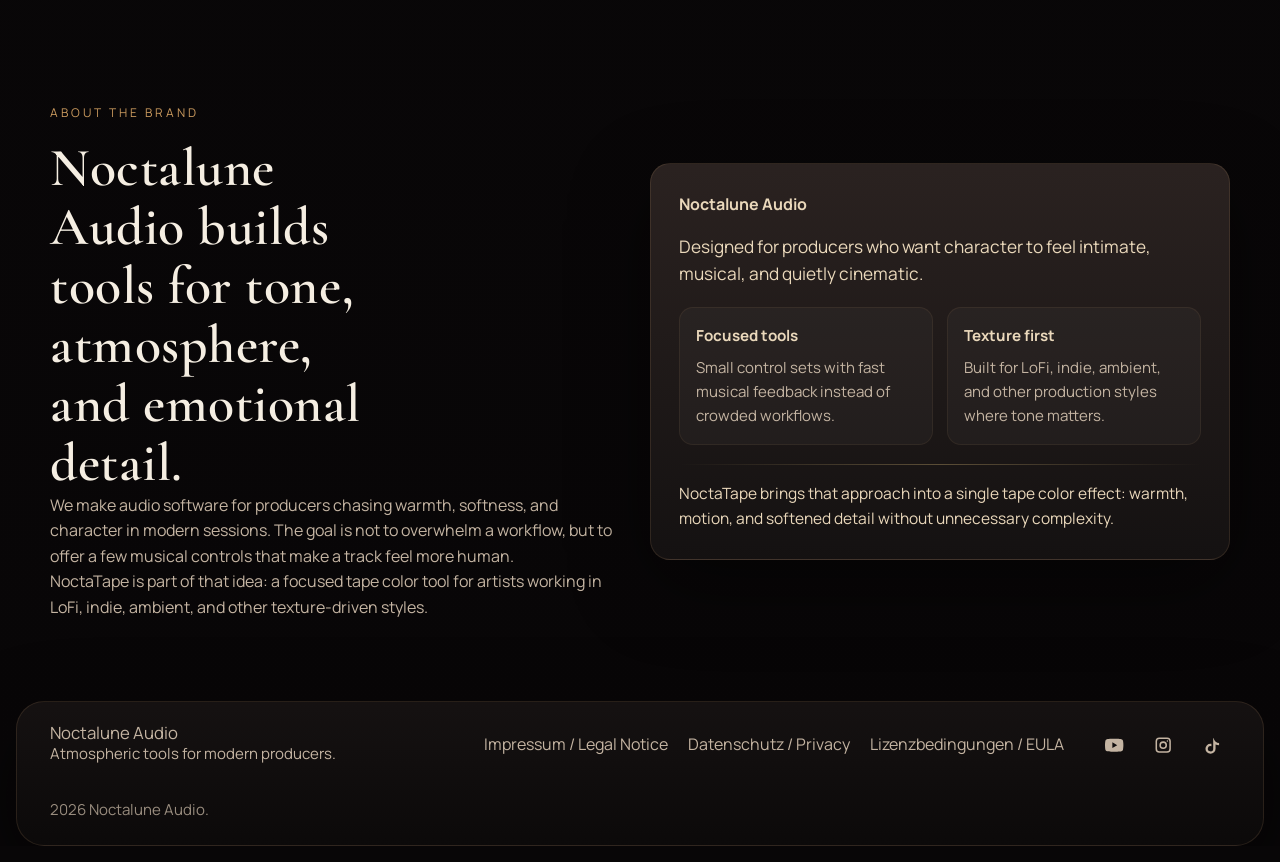
==== commit d0215a6e: "Add compact preset tour teaser to homepage" ====
--- a/index.html
+++ b/index.html
@@ -175,6 +175,31 @@
               </p>
             </article>
           </div>
+
+          <div class="preset-teaser reveal">
+            <div class="youtube-short preset-teaser__video" aria-label="NoctaTape preset tour video">
+              <div class="youtube-facade" data-youtube-id="tlai5rRnuWA">
+                <img class="youtube-facade__thumbnail" src="/media/NoctaTape_preset_tour_thumbnail.jpg" alt="" width="1280" height="720" loading="lazy" decoding="async">
+                <button class="youtube-facade__button" type="button" aria-label="Load and play the NoctaTape preset tour on YouTube">
+                  <span class="youtube-facade__play" aria-hidden="true">
+                    <svg viewBox="0 0 24 24" width="30" height="30" fill="currentColor">
+                      <path d="M8.5 6.7v10.6L17 12 8.5 6.7Z"/>
+                    </svg>
+                  </span>
+                  <span class="youtube-facade__note">By playing, you agree to load YouTube</span>
+                </button>
+                <noscript>
+                  <a href="https://youtube.com/shorts/tlai5rRnuWA">Watch the NoctaTape preset tour on YouTube</a>
+                </noscript>
+              </div>
+            </div>
+            <div class="preset-teaser__copy">
+              <p class="eyebrow">Preset Tour</p>
+              <h3>Hear every NoctaTape preset.</h3>
+              <p>A quick tour of the sounds, from subtle warmth to worn tape texture.</p>
+              <a class="button button-secondary" href="/shop/noctatape">Explore NoctaTape</a>
+            </div>
+          </div>
         </div>
       </section>
 
--- a/styles.css
+++ b/styles.css
@@ -912,6 +912,193 @@
   padding-bottom: 1rem;
 }
 
+.preset-showcase__panel {
+  display: grid;
+  grid-template-columns: minmax(0, 1fr) minmax(260px, 360px);
+  align-items: center;
+  gap: clamp(2rem, 6vw, 5rem);
+  padding: clamp(1.5rem, 4vw, 3rem);
+  border-radius: var(--radius-lg);
+  background:
+    radial-gradient(circle at 14% 20%, rgba(194, 143, 85, 0.14), transparent 36%),
+    linear-gradient(180deg, rgba(36, 29, 29, 0.96), rgba(18, 15, 15, 0.98));
+}
+
+.preset-showcase__copy h2 {
+  max-width: 11ch;
+  margin-bottom: 1rem;
+}
+
+.preset-showcase__copy > p:not(.eyebrow) {
+  max-width: 48ch;
+}
+
+.preset-showcase__link {
+  margin-top: 1.5rem;
+}
+
+.youtube-short {
+  width: min(100%, 360px);
+  margin: 0 auto;
+}
+
+.youtube-facade {
+  position: relative;
+  aspect-ratio: 9 / 16;
+  overflow: hidden;
+  border: 1px solid rgba(198, 156, 103, 0.22);
+  border-radius: var(--radius-md);
+  background: #100d0d;
+  box-shadow:
+    0 28px 70px rgba(0, 0, 0, 0.48),
+    inset 0 1px 0 rgba(255, 227, 174, 0.08);
+}
+
+.youtube-facade__thumbnail {
+  position: absolute;
+  inset: 0;
+  display: block;
+  width: 100%;
+  height: 100%;
+  object-fit: cover;
+  object-position: center;
+}
+
+.youtube-facade::after {
+  content: "";
+  position: absolute;
+  inset: 50% 0 0;
+  pointer-events: none;
+  background: linear-gradient(transparent, rgba(0, 0, 0, 0.7));
+}
+
+.youtube-facade.is-loaded::after {
+  display: none;
+}
+
+.youtube-facade__button {
+  position: relative;
+  z-index: 1;
+  display: flex;
+  width: 100%;
+  height: 100%;
+  padding: 1.25rem;
+  align-items: center;
+  justify-content: center;
+  border: 0;
+  background: transparent;
+  color: #fff;
+  cursor: pointer;
+}
+
+.youtube-facade__play {
+  display: grid;
+  place-items: center;
+  width: 4.5rem;
+  height: 3.125rem;
+  border-radius: 0.75rem;
+  background: #e62117;
+  box-shadow: 0 14px 38px rgba(0, 0, 0, 0.42);
+  transition: transform 180ms ease, box-shadow 180ms ease;
+}
+
+.youtube-facade__button:hover .youtube-facade__play,
+.youtube-facade__button:focus-visible .youtube-facade__play {
+  transform: scale(1.06);
+  box-shadow: 0 18px 46px rgba(0, 0, 0, 0.52);
+}
+
+.youtube-facade__button:focus-visible {
+  outline: 2px solid #fff;
+  outline-offset: -5px;
+}
+
+.youtube-facade__note {
+  position: absolute;
+  right: 0.75rem;
+  bottom: 1rem;
+  left: 0.75rem;
+  font-size: 0.78rem;
+  text-align: center;
+  text-shadow: 0 1px 4px #000;
+}
+
+.youtube-facade iframe {
+  position: absolute;
+  inset: 0;
+  z-index: 2;
+  width: 100%;
+  height: 100%;
+  border: 0;
+}
+
+.preset-teaser {
+  display: grid;
+  grid-template-columns: 180px minmax(0, 1fr);
+  align-items: center;
+  gap: 2rem;
+  max-width: 800px;
+  margin: 2.5rem auto 0;
+  padding-top: 2rem;
+  border-top: 1px solid var(--line);
+}
+
+.preset-teaser__video {
+  width: 180px;
+}
+
+.preset-teaser__copy {
+  min-width: 0;
+}
+
+.preset-teaser__copy h3 {
+  max-width: 16ch;
+  margin: 0.35rem 0 0.75rem;
+  font-family: "Cormorant Garamond", serif;
+  font-size: 2rem;
+  font-weight: 600;
+  line-height: 1.05;
+}
+
+.preset-teaser__copy p:not(.eyebrow) {
+  max-width: 44ch;
+}
+
+.preset-teaser__copy .button {
+  margin-top: 1.25rem;
+}
+
+.preset-teaser .youtube-facade__note {
+  bottom: 0.6rem;
+  font-size: 0.68rem;
+}
+
+@media (max-width: 720px) {
+  .preset-teaser {
+    grid-template-columns: 1fr;
+    gap: 1.3rem;
+    margin-top: 2rem;
+  }
+
+  .preset-teaser__video {
+    width: min(100%, 200px);
+  }
+
+  .preset-teaser__copy {
+    text-align: center;
+  }
+
+  .preset-teaser__copy h3,
+  .preset-teaser__copy p:not(.eyebrow) {
+    margin-right: auto;
+    margin-left: auto;
+  }
+
+  .preset-teaser__copy h3 {
+    font-size: 1.75rem;
+  }
+}
+
 .shop-get-grid {
   grid-template-columns: repeat(3, minmax(0, 1fr));
 }
@@ -1055,6 +1242,7 @@
 
   .shop-product-card,
   .shop-hero-grid,
+  .preset-showcase__panel,
   .hero-grid,
   .story-grid,
   .signup-panel,
@@ -1090,6 +1278,17 @@
 
   .shop-get-grid {
     grid-template-columns: 1fr;
+  }
+
+  .preset-showcase__copy {
+    text-align: center;
+  }
+
+  .preset-showcase__copy h2,
+  .preset-showcase__copy > p:not(.eyebrow) {
+    max-width: 34rem;
+    margin-left: auto;
+    margin-right: auto;
   }
 
   .shop-spec-grid {
